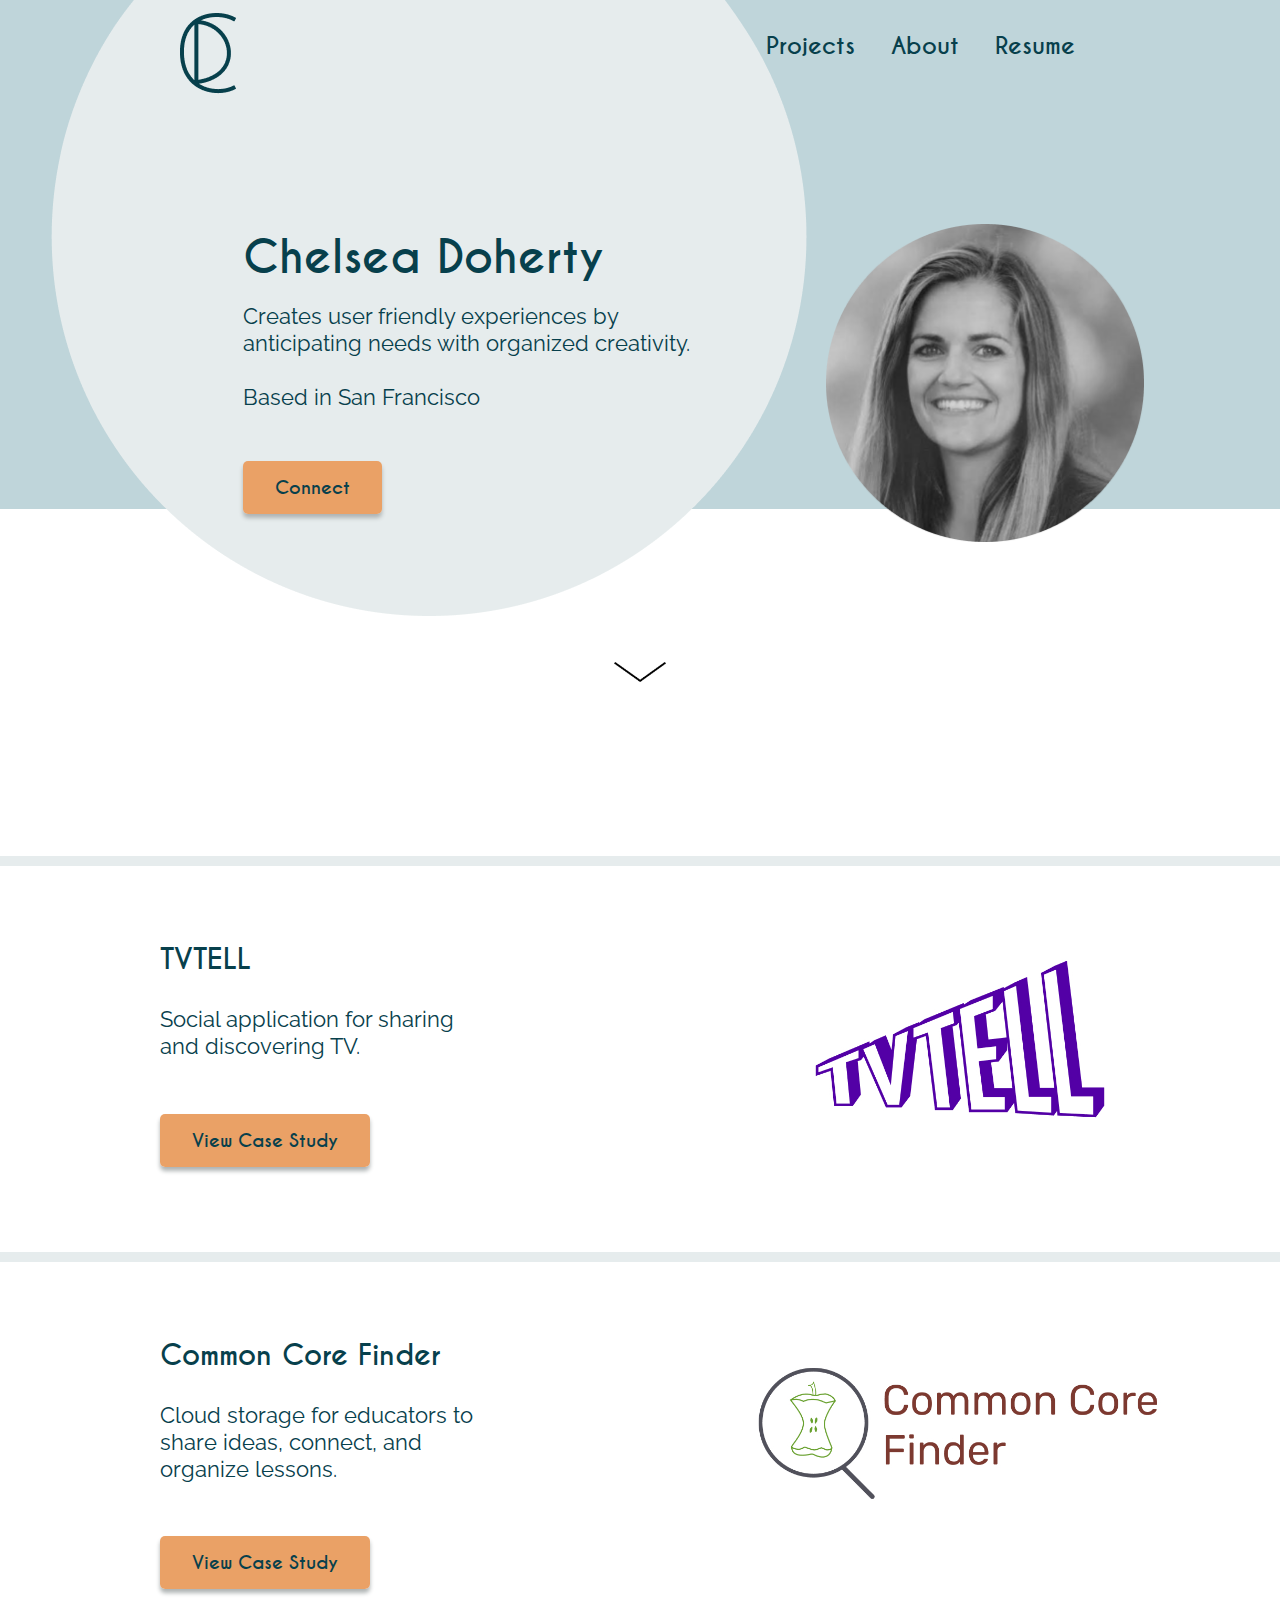
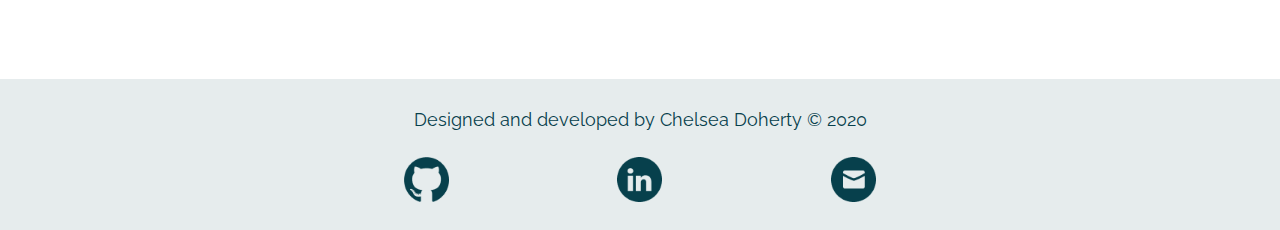
==== index.html @ 4ba9652f "header" ====
<!DOCTYPE html>
<html  lang="en">
  <head>
    <meta charset="utf-8">
    <meta name="viewport" content="width=device-width, initial-scale=1.0">
    <title>Portfolio | Chelsea Doherty</title>
    <link rel="stylesheet" href="css/reset.css">
    <link rel="stylesheet" href="css/style.css">
    <link href="https://fonts.googleapis.com/css2?family=Raleway:wght@400;700&display=swap" rel="stylesheet">
    <!--FAVICON-->
      <link rel="shortcut icon" type="image/x-icon" href="favicon.ico">
  </head>
  <body>
    <div class="container">

      <!--- NAV BAR -->

      <div class="header-homepage">
        <header class="landinglogo">
          <a href="index.html"><img src="img/cdlogo.png" class="cdlogo" alt="CD logo"></a>
          <!--<a href="index.html"><img src="img/landinglogo.png" class="logotxt"></a>-->
        </header>
        <header class="navigationbar">
          <nav>
          <nav class="navbar">
            <!---<a class="navbar" href="contact.html">Contact</a>-->
            <a class="navbar" href="#projects">Projects</a>
            <a class="navbar" href="about.html">About</a>
            <a class="navbar" href="cdresume.pdf" target="_blank">Resume</a>
          </nav>
        </nav>
        </header>
      </div>

        <!--- hero unit  -->
        <div>
        <figure class="herorightipad">
          <img class="headshotipad" src="img/headshot.png" alt="CD headshot">
        </figure>
      </div>
        <h1 class="mobilename">Chelsea Doherty</h1>
        <div class="hero">

          <header class="heroleft">
            <h1 class="hseven">Chelsea Doherty</h1>
            <h3 class="h3home">Creates user friendly experiences by anticipating needs with organized creativity.<br><br>Based in San Francisco</h3>
            <a class="button-connect" href="mailto:dohertycarr@gmail.com" title="Contact Chelsea" target="_blank">Connect</a>
          </header>


          <figure class="heroright">
            <img class="headshot" src="img/headshot.png" alt="Chelsea's headshot">
          </figure>
        </div>

        <figure class="down">
          <a href="#projects"><img class="down" src="img/down.png" alt="arrow pointing down"></a>
        </figure>

        <!--- TVTELL project -->

      <div class= "capstoneproject">
        <section class="capstone">
          <hr class="projectline">
          <div class="spacer2">
          </div>

          <img class="logomobile" src="img/tvtelllogomobile.jpg" alt="TVTELL logo">

            <a id="projects"></a>

          <h2>TVTELL</h2>
          <h3 class= "homedescription">Social application for sharing and discovering TV.</h3>
          <div class="spacer2">
          </div>
          <a class="button" href="tvtell.html" title="TVTELL Case Study">View Case Study</a>
        </section>
        <figure class="capimage">
          <hr class="projectlineimg">
          <img class="ccfpreview" src="img/tvtelllogo.jpg" alt="TVTELL logo">
        </figure>
      </div>


      <!--- commoncore project -->
      <div class= "commoncoreproject">
        <section class="commoncore">
          <hr class="projectline">
          <div class="spacer2">
          </div>

          <img class="logomobile" src="img/ccflogomobile.jpg" alt="common core finder logo">
            <h2> Common Core Finder</h2>
            <h3 class= "homedescription">Cloud storage for educators to share ideas, connect, and organize lessons.</h3>
            <div class="spacer2">
            </div>
            <a class="button" href="project.html" title="CCF Case Study">View Case Study</a>
        </section>

          <figure class="ccfimage">
          <hr class="projectlineimg">
            <img class="ccfpreview" src="img/ccflogo.jpg" alt="common core finder logo">
        </figure>
      </div>
        <hr class="projectlinebottom1">


      <!--- footer -->
      <footer>
        <p class="footertext">Designed and developed by Chelsea Doherty © 2020</p>
        <ul class="socialicon">
          <li class="social"><a href="https://github.com/chels62789" title="Chelsea's Github Page" target="_blank"><img class="git"  alt="git logo" src="img/github.png"></a>
          <li class="social"><a href="https://www.linkedin.com/in/chelseamaried/" title="Chelsea's Linkedin Page" target="_blank"><img class="linkedin"  alt="linkedin logo" src="img/linkedin.png"></a>
          <li class="social"><a href="mailto:dohertycarr@gmail.com" title="Chelsea's Email" target="_blank"><img class="mail"  alt="email icon" src="img/mail.png"></a>
        </ul>
      </footer>



    </div>

        <!-- Global site tag (gtag.js) - Google Analytics -->
    <script async src="https://www.googletagmanager.com/gtag/js?id=UA-168282240-1"></script>
    <script>
    window.dataLayer = window.dataLayer || [];
    function gtag(){dataLayer.push(arguments);}
    gtag('js', new Date());

    gtag('config', 'UA-168282240-1');
    </script>
        <!-- End Google Analytics -->
  </body>
</html>
---- css/style.css ----
*, *:before, *:after {
  box-sizing: border-box;
}


@font-face {
    font-family: 'caviar_dreamsregular';
    src: url('../caviardreams/caviardreams-webfont.woff2') format('woff2'),
         url('../caviardreams/caviardreams-webfont.woff') format('woff');
    font-weight: normal;
    font-style: normal;
  }

@font-face {
    font-family: 'caviar_dreamsbold';
    src: url('../caviardreams/caviardreams_bold-webfont.woff2') format('woff2'),
         url('../caviardreams/caviardreams_bold-webfont.woff') format('woff');
    font-weight: normal;
    font-style: normal;
  }

@font-face {
    font-family: 'social_media_circledregular';
    src: url('../socialmedia/socialmedia-webfont.woff2') format('woff2'),
         url('../socialmedia/socialmedia-webfont.woff') format('woff');
    font-weight: normal;
    font-style: normal;
}


html {
  font-family: 'Raleway', sans-serif;
  font-size: 1vh;
  box-sizing: border-box;
  scroll-behavior: smooth;

}

body {
 background-color: white;
 font-family: 'Raleway', sans-serif;
}


.container {
  background-image: url("../img/heroshapes.png");
  background-size: 1440px;
  background-repeat: no-repeat;
  font-family: 'Raleway';
  height: 100vh;
  margin: 0 auto;
  max-width: 1440px;
}


.container2{
  /*background-image: url("../img/backgroundabout.png");
  background-repeat: no-repeat;
  /*background-position: 6.5% 0%;*/
  font-family: 'Raleway';
  height: 100vh;
  margin: 0 auto;
  max-width: 1440px;
}


/* NAVBAR (CD logo, name, navigation bar)*/

.mobilename{
  display: none;
}

.header-homepage{
  /*background-image: url("../img/heroshapes.png");*/
  background-repeat: no-repeat;
  background-size: cover;
  display: flex;
  max-width: 1440px;
}


.header-other{
  background-repeat: no-repeat;
  background-size: cover;/*100% 70.1rem;*/
  display: flex;
  width: 100%;
  /*background-image: url("../img/heroshapes.png");*/
  /*background-position: 15% 0%;*/
}

.cdlogo{
  padding-right: 2%;
}

.landinglogo {
  flex: 1;
  padding-left: 14%;
  padding-top: 1%;
  text-decoration: none;
}

.navigationbar {
  flex: 1;
  margin-left: 0 auto;
  margin-right: 0 auto;
}

.navbar{
  float: left;
  top: 0;
  text-decoration: none;
}

.navbar {
  color: #07404C;
  font-family: 'caviar_dreamsbold';
  font-size: 2.5vh;
}

.navbar:hover{
  color: #000000;
  text-decoration: underline;
}

.navbar {
  padding: 2rem;
}

/**********************HERO************************/
/* HERO HOMEPAGE*/
.hero{
  color: #07404C;
  display: flex;
  width: 100%;
}

.heroleft {
  flex: 1;
  margin-left:19%;
  margin-top: 7%;
}

.heroright{
  flex: 1;
  margin-left: 10%;
  margin-top: 10%;
}

.herorightipad{
  display: none;
}

img.headshot {
  padding-top: 0%;
  width: 70%;
}

/*HERO ABOUT*/
.hero-about{
  color: #07404C; /*dark green*/
  display: flex;
  margin-top: 5%;
}

.heroleft-about{
  flex: 1;
  padding-left: 14%;
}

.heroright-about{
  flex: 1;
}

img.headshot-about{
  margin-left: 0%;
  margin-top: 5%;
  width:30%;
}

/*HERO PROJECT*/


.logomobile{
  width: 0%;
}

.project-right-mobile{
  display: none;
}
.project-hero{
  color: #07404C; /*dark green*/
  display:flex;
  margin-top: 0%;
}

.ccf-title{
  padding-bottom: 5%;
}

.project-left{
  flex:1.2;
  padding-left: 5%;
}

.project-right{
  flex:1;

  width: 100%;
}

.ccfdesktop{
  padding-top: 10%;
  width: 90%;
}

/* DEFAULT STYLES*/

.twolist{
  flex: 1;
  font-family: 'Raleway';
  font-size: 2rem;
  line-height: 3rem;
  margin-bottom: 5%;
  padding-bottom: 0%;
  width: 36rem;
}

.threelist{
  background-image: url("../img/crmcircle.png");
  background-repeat: no-repeat;
  background-size: contain;
  flex: 1;
  font-family: 'Raleway';
  font-size: 2rem;
  line-height: 4rem;
  margin-bottom: 5%;
  padding-bottom: 0%;
  padding-right: 5%;
  width: 20rem;
}

p{
  font-family: 'Raleway';
  font-size: 2rem;
  line-height: 4rem;
  margin-bottom: 2%;
  margin-left: auto;
  margin-right: auto;
  padding-bottom: 0%;
  padding-left: 25%;
  padding-right: 25%;
}

h1 {
  font-family: 'caviar_dreamsbold';
  font-size: 3.9rem;
  font-style: bold;
  padding-bottom: 2%;
  padding-top: 20%;
  margin-left: 25%;
}

h2 {
  font-size: 3.125rem;
  font-family: 'caviar_dreamsbold';
  padding-bottom: 2%;
  padding-top: 2%;
  margin-left: 25%;
}

h3 {
  font-family: 'Raleway', sans-serif;
  font-weight: normal;
  font-size: 2.4rem;
  line-height: 3rem;
  padding-bottom: 2rem;
  padding-top: 3%;
}

h4{
  font-size: 2.4rem;
  font-weight: bolder;
}

h5{
  font-family: 'Raleway';
  font-size: 1.6rem;
  line-height: 3rem;
}

h6{
  font-size: 2rem;
  line-height: 3rem;
}

.hseven{
  font-family: 'caviar_dreamsbold';
  line-height: 6rem;
  font-size: 5rem;
  margin-left: 0;
  padding-top: 10%;
}



.h3home{
  display: block;
  font-size: 2.4rem;
  padding-bottom: 15%;
  padding-top: 2%;

}


.button{
  background-color: #EAA166;
  border: none;
  border-radius: 5px;
  box-shadow: 0px 4px 4px #AFB4B4;
  color: #07404C;
  font-family: 'caviar_dreamsbold';
  font-size: 2rem;
  margin-bottom: 10%;
  margin-left: 25%;
  margin-top: 25%;
  padding: 15px 32px;
  text-align: center;
  text-decoration: none;
}

.casestudy-connect{
  background-color: #EAA166;
  border: none;
  border-radius: 5px;
  box-shadow: 0px 4px 4px #AFB4B4;
  color: #07404C;
  font-family: 'caviar_dreamsbold';
  font-size: 2rem;
  margin-bottom: 10%;
  margin-left: 25%;
  margin-top: 25%;
  padding: 15px 32px;
  text-align: center;
  text-decoration: none;
}



 .email{
   text-decoration: none;
 }

.button-connect{
  background-color: #EAA166;
  border: none;
  border-radius: 5px;
  box-shadow: 0px 4px 4px #AFB4B4;
  color: #07404C;
  font-family: 'caviar_dreamsbold';
  font-size: 2rem;
  margin-bottom: 10rem;
  padding: 15px 32px;
  text-decoration: none;
  text-align: center;
}

.button:hover{
    color: none;
     background: #EAC6A8;
}

.button-connect:hover{
  color: none;
   background: #EAC6A8;
}

.buttoncasestudy:hover{
  color: none;
   background: #EAC6A8;
}

.spacer{
  height: 5%;
}

.spacer2{
  height: 15%;
}


/*************************** HOMEPAGE*************************/

/* CAPSTONE PROJECT*/

hr{
border: 5px solid #E6ECED;
height: 5px;
stroke: none;

}

.projectlineimg{
background-color: #E6ECED;
height: 5px;
}

.projectlinebottom1{
background-color: #E6ECED;
height: 5px;
margin-top: 75px;
margin-bottom: 0;
}

.capstoneproject {
  color: #07404C;
  display: flex;
  margin-bottom: 3%;
  margin-top: 5%;
  width: 100%;
}

.capstone{
  /*background-color: #FDEACE;*/
  flex: 1;

}

.capimage{
  flex: 1;
}


.homedescription {
  margin-left: auto;
  margin-right: auto;
  padding-left: 25%;
  padding-right: 25%;
}

img.tvpreview{
  width:50%;
}

/* COMMONCORE PROJECT*/
.commoncoreproject{
  color: #07404C;
  display:flex;

}

.commoncore{
  /*background-color: #BFD5DA;*/
  flex: 1;

}

.ccfimage{
  flex: 1;
  width: 100%;
}


img.ccfpreview{
  width: 100%;
}



/*************************** ABOUT*************************/

.abouttext{
  padding-bottom: 12%;
}

.lastp{
  margin-bottom: 6%;
}



/*************************** COMMON CORE FINDER *************************/

.tvtellhero2{
  width: 50%;
  margin-top: 3%;
}

/**** PROJECT INTRO ****/
.introduction{
  padding-bottom: 5%;
  padding-top: 3%;
}


/**** DELIVERABLES ****/
.deliv-description{
  background-color: #F2F1F1;
  display: flex;
  padding-bottom: 3%;
  padding-top: 3%;
}

.role{
  margin-left: 25%;
  width: 30rem;
}

.tools{
  width: 30rem;
}

.deliverables{
  width: 30rem;
}

.deliv{
  font-size: 3.125rem;
  line-height: 4rem;
}

.delivs{
  font-size: 1.6rem;
  line-height: 3rem;
  list-style-type: none;
}

/**** DISCOVERY AND RESAERCH ****/

.casestudysection{
  background-color: #FDEACE;
  font-family: 'caviar_dreamsregular';
  margin-left: 0;
  margin-top: 5%;
  margin-bottom: 2%;
  margin-right: 45%;
  padding-left: 25%;
  padding-top: 2%;
  font-size: 3.9rem;
}

.onesixbold{
  font-size: 2rem;
  font-weight: bolder;
  line-height: 4rem;
  margin-left: 25%;

}

.most{
  display: flex;
  margin-left: auto;
  margin-right: auto;
  padding-left: 25%;
  padding-right: 25%;
}

.mostleft{


}

.mostright{
padding-left: 4%;
}

.percent{
  display: flex;
  padding-bottom: 5%;
  padding-top: 5%;
  margin-left: auto;
  margin-right: auto;
  font-size: 2rem;
  padding-left: 25%;
  padding-right: 25%;
  line-height: 4rem;
}

.eight{
  background-image: url("../img/crmcircle.png");
  background-repeat: no-repeat;
  margin-right: 5%;
}

.sixtysix{
  background-image: url("../img/bluecircle.png");
  background-repeat: no-repeat;
  margin-right: 5%;
}

.eightythree{
  background-image: url("../img/crmcircle.png");
  background-repeat: no-repeat;

}


.squaretext{
  background-color: #F2F1F1;
  font-family: 'Raleway';
  font-size: 2rem;
  line-height: 4rem;
  margin-left: 25%;
  margin-bottom: 5%;
  padding: 5% 5% 5% 5%;
  width: 50%;
}

.squaretextblue{
  background-color: #BFD5DA;
  font-family: 'Raleway';
  font-size: 2rem;
  line-height: 4rem;
  margin-bottom: 5%;
  margin-left: 25%;
  padding: 5% 5% 5% 5%;
  width: 50%;
}

/***** The Competition ******/


.competition{
  font-size: 1.6rem;
  display: flex;
  margin-left: auto;
  margin-right: auto;
  margin-top: 2%;
  margin-bottom: 5%;
  text-align: left;
  width: 100%;
  padding-left: 25%;
  padding-right: 25%;
}


.comps{
  font-size: 2rem;
  font-family: 'Raleway';
  line-height: 3rem;
  margin-top: 5%;
  margin-bottom: 5%;
}


b.comps{
  text-align: left;
  font-size: 2rem;
  line-height: 3rem;
  font-weight: bolder;
}

.pinterest{
  flex: 1;
  padding-right: 10%;
}

.pinimg{
  margin-bottom: 10%;
}

.googlec{
  flex:1;
  padding-right: 10%;
}

.tpayt{
  flex:1;
}

/***** USER PERSONAS ******/


.personas{
  display: flex;
  margin-left: 25%;
  margin-bottom: 5%;
  margin-top: 1%;
}

.personaimg{
  padding-bottom: 10%;
}

.alana{
padding-left: 20rem;
}

.personatxt{
  font-family: 'Raleway';
  font-size: 2rem;
  line-height: 3rem;
}

.buttoncasestudy{
  background-color: #EAA166;
  border: none;
  box-shadow: 0px 4px 4px #AFB4B4;
  border-radius: 5px;
  color: #07404C;
  font-family: 'caviar_dreamsbold';
  font-size: 2rem;
  margin: 25% 0% 25% 25%;
  padding: 15px 32px;
  text-align: center;
  text-decoration: none;
}


.audience{
  width: 30rem;
  padding-top: 3%;
  padding-bottom: 3%;
  padding-left: 3%;
  margin-left: 25%;
  background-color: #BFD5DA; /*blue*/
}

.priorities{
  background-color: #FDEACE; /*cream*/
  margin-left:35%;
  margin-bottom: 5%;
  padding-top: 5%;
  padding-bottom: 5%;
  padding-left: 7%;
  width: 50rem;
}

/*
li{
  font-size: 2rem;
  line-height: 3rem;
  width: 72rem;
}
*/

/****** USER FLOWS *****/

.userflows{
  margin-left: 25%;
  padding-bottom: 5%;
}


.ufsketch{
  padding-bottom: 5%;
  width: 75%;
}

.ufvector{
  padding-bottom: 5%;
  margin-left: auto;
  margin-right: auto;
  width: 75%;
}

.tvufvector{
  text-align: center;
  padding-bottom: 5%;
  margin-left: 10%;
  width: 50%;
}



/****** WIREFRAMES ************/

.wireframes{
  display: inline;
  margin-left: 16rem;
  padding-bottom: 5%;
  width: 80rem;
}

.wireframesketch{
  display: block;
  margin-left: auto;
  margin-right: auto;
  width: 50%;
}

.wireframevector{
  display: block;
  margin-left: auto;
  margin-right: auto;
  margin-bottom: 5%;
  width: 50%;
}

.whatchange{
  margin-left: 25%;
}

.addmargin{
  margin-left: 25%;
}




/***************** VISUAL DESIGN ********************/

.threetimes{
  display: block;
  width: 50%;
  margin-left: auto;
  margin-right: auto;
  margin-top: 5%;
}

.centerimg{
  display: block;
  margin-left: auto;
  margin-right: auto;
  margin-top: 5%;
}

.tvcenterimg{
  display: block;
  margin-left: auto;
  margin-right: auto;
  margin-top: 5%;
  width:50%;
  padding-bottom: 5%;
}

.tvcenterimg2{
  display: block;
  margin-left: auto;
  margin-right: auto;
  margin-top: 5%;
  width:100%;
  padding-bottom: 5%;
}

.tvcenterimg3{
  display: block;
  margin-left: auto;
  margin-right: auto;
  margin-top: 5%;
  width:50%;
  padding-bottom: 5%;
}

.tvbranding{
  width:25%;
}

.centerimgsmaller{
  display: block;
  margin-left: auto;
  margin-right: auto;
  margin-top: 5%;
  margin-bottom:5%;
}

.usertest{
  margin-top: 500px;
}

.update{
  margin-left: 25%;
  padding-top: 5%;
  padding-bottom: 5%;

}

/*
ul{
  font-size: 2rem;
  font-weight: bold;
  line-height: 3rem;
}

*/

.brainstormname{
  background-color: #BFD5DA;
  display: flex;
  list-style: none;
  margin-left: 25%;
  margin-bottom: 5%;
  padding: 5%;
  width: 50%;
}

.keyword{
  width: 40rem;
}

.names{
  width: 25rem;
}


/* CONCLUSION */

.conclusiontxt{
  padding-top: 3%;
  padding-bottom: 3%;
}

.back{
  text-align: center;
  font-family: 'caviar_dreamsregular';
  font-size: 20rem;
  padding-bottom: 5%;
}

.down{
  color: #07404C;
  text-align: center;
  font-family: 'caviar_dreamsbold';
  font-size: 20rem;
  margin-left: auto;
  margin-right: auto;
  padding-bottom: 5%;
  width: 20%;
}


img.backtotop{
  width: 10rem;
  height: 10rem;
}



/***************************  FOOTER ***************************************/


footer{
  background-color: #E6ECED;
  color: #07404C;
  display: inline-block;
  width: 100%;
}


.footertext{
  flex: 1;
  margin-top: 1%;
  margin-bottom: 1%;
  font-size: 2rem;
  text-align: center;
}


.socialicon{
  display: flex;
  padding-left: 25%;
  padding-right: 25%;
  margin-bottom: 1%;
}

.social{
  margin: 0 auto;
  padding-top: 1%;
  padding-bottom: 2%;

}


/* SOCIAL ICONS*/

img.mail{
  height: auto;
  width: 5rem;
}

img.git{
  height: auto;
  width: 5rem;
}

img.linkedin{
  height: auto;
  width: 5rem;
}

img.insta{
  height: auto;
  width: 5rem;
}



/*************************** MEDIA QUERIES *************************/

/****************************IPAD LANDSCAPE**************************/
@media screen and (max-width: 1115px) {

  .container{
    background-size: 1115px;
  }


  .navbar{
    padding-right: 1rem;
    padding-left: 0;

  }

.logotxt{
  padding: 2%;
  width: 80%;
}

  .landinglogo{
    display: flex;
    margin: 1%;
    padding-left: 10%;
    margin-right: 0;
  }

.hseven{
  display:none;
}

.down{
  width: 25%;
}

.most{
  display: block
}

.priorities{
  margin-left: 20%;
}

}


/****************************IPAD PORTRAIT****************************/
@media screen and (max-width: 990px) {


  img.headshot {
  display: block;
  width: 25%;
  }

  .herorightipad{
    display: flex;
      background-color: #BFD5DA;
  }

  .heroright{
    display: none;
  }

  .heroleft{
    background-color: none;
  }

  .headshotipad{
    padding-left: 10%;
    padding-top: 5%;
    width: 35%;
    height: 25%;

  }

  .down{
    font-size: 10rem;
  }

.container{
  width: 100%;
  background-image: none;
  margin: 0 auto;
}

.container2{
  width: 100%;
  background-image: none;
  margin: 0 auto;
}

h1{
  margin-left: 10%;
}

h2{
  margin-left: 10%;
  padding-top: 10%;
}

p{
  padding-left: 10%;
  padding-right: 10%;
  padding-bottom: 5%;
}

.button{
  margin-top: 10%;
  margin-left: 10%;
  margin-right: auto;
  margin-bottom: 50px;
}



.button-connect{
  margin-left: auto;
  margin-right: auto;
}




.logotxt{
  height: 85%;
  width: 80%;
  display:none;

}

.landinglogo{
  flex:.5;
  padding-left: 2%;
  padding-bottom: 1%;
}

.cdlogo {
 margin-left: none;
 padding-left: none;
 margin-bottom: 0;
 margin-bottom: 0;

}

.header-homepage{
  padding: 0;
  margin: 0;
}

.header-other{
  padding-top: 1%;
  margin-bottom: 1%;

}

.navbar {
  display: flex;
  margin-top: 2%;
  margin-bottom: 0;
  padding-right: 0;
  margin-left: 10%;
}

.mobilename{
  background-color:#BFD5DA;
  display: block;
  font-size: 4rem;
  font-family: 'caviar_dreamsbold';
  margin-right: auto;
  margin-left: auto;
  color: #07404C;
  padding-top: 5%;
  padding-left: 10%;
  padding-right: 10%;

}

.heroleft{
  background-color:#BFD5DA;
  margin-left: auto;
  margin-right: auto;
  height:375px;
  margin-top: 0;
  padding-top: 5%;
  padding-left: 10%;
  padding-right: 10%;
  text-decoration: none;
}

.hero{
  padding-left: 0;
  display:block;
}

.mobilelanding{
  background-color: #BFD5DA;
}

.h3home{
  background-color: #BFD5DA;
  display: block;
  margin-left: 0;
  margin-top: 2%;
  padding-bottom: 10%;
}

.logomobile{
  width: 45%;
  padding-left: 5%;
}

.capimage{
  display:none;
}

.ccfimage{
  display: none;
}

.projectline{
  margin-top: 15%;
}
.capstone{
  flex:none;
  height: 450px;
  margin-bottom: 0;
}

.capstoneproject{
  display:block;
  margin-top: 50px;
  margin-left: 0;
  padding-bottom: 0;
}

.projectlinebottom{
  display: none;
}

.projectlineimg{
  display: none;
}

.homedescription{
  padding-left: 10%;
  padding-right: 10%;

}

.commoncoreproject{
  display:block;
  margin-top: 50px;
  padding-bottom: 0;
}

.commoncore{
  height:550px;
}

.hero{
  display:block;

}

.hero-about{
  padding-bottom: 10%;
  background-color:#BFD5DA;
  margin-bottom: 10%;
  margin-top: 0;
  padding-top: 5%;
}

.heroleft-about{
  padding-left:0;
  margin-top: auto;
  margin-bottom: auto;

}
img.headshot-about{
  width:60%;
}

.ccfpreview{

}

.spacer2{

}

/*****************************CASESTUDY IPAD (PORTRAIT max 990)*****************************/



.centerimg{
  width: 100%;
  margin-left: 0;
  margin-right: 0;
}

.centerimgsmaller{
  width: 60%;
  margin-left: 20%;
}

.project-hero{
  background-color: #BFD5DA;
  display: block;
  width: 100%;
  height: 105%;
  margin-top: 0px;
}

.ccfdesktop{
  width: 50%;
  padding-bottom: 5%;
  padding-top: 5%;
}

.project-right-mobile{
  display: inline;
  margin-left: 25%;
  margin-top: 3%;
  width: 100%;
}
.project-right{
  display: none;
}

.tvtellhero2{
  width: 25%;
  margin-left: 10%;
}

.ccf-title{
  padding-top: 0;
}
.introduction{
  padding-top: 10%;
}

h2{
  padding-top: 5%;
}


.role{
  margin-left: 15%;
}
.deliverables{
  margin-right: 5%;
}

.deliv-description{
  margin-left: 0 auto;
  margin-right: 0 auto;
}

.tools{
  margin-left: 5%;
}

.casestudysection{
  margin-right: auto;
  margin-left: auto;
  padding-left: 10%;
  margin-top: 10%;
}

.onesixbold{
  margin-left: auto;
  margin-right: auto;
  width: 80%;
}

.most{
  display:block;
  padding-left: 10%;
  padding-right: 10%;
}

.mostright{
  padding-left: 0;
}

.percent{
  display:flex;
  width: 100%;
  padding-left: 10%;
  padding-right: 10%;
}

.eight{
  background-size: contain;
  flex: 1;
}

.sixtysix{
  background-size: contain;
  flex: 1;
}

.eightythree{
  background-size: contain;
  flex: 1;
}

.squaretext{
  width:80%;
  margin-left: auto;
  margin-right: auto;
}

.competition{
  text-align: left;
  padding-top: 5%;
  padding-left: 0;
  padding-right: 0;
  width:80%;

}

.pinterest{
  padding-bottom: 10%;
}

.googlec{
  padding-bottom: 10%;
  line-height: 3rem;
}

.squaretextblue{
  width: 80%;
  margin-left: auto;
  margin-right: auto;
  margin-bottom: 10%;
}

.personas{
  width: 60%;
  margin-left:20%;

}

.courtney{
  padding-top: 10%;
}

.alana{
  padding-left: 20%;
  padding-top: 10%;
  padding-bottom: 10%;
}
h6{
  line-height: 3rem;
  width: 80%;
}

b{
  font-size: 1.6rem;
  font-weight: bolder;
  line-height: 3rem;

}
.comps{
  font-size: 2rem;
  line-height: 3rem;
}
.buttoncasestudy{
  margin-left: 10%;
}

.audience{
  margin-left: auto;
  margin-right: auto;
  padding-left: 15%;
  width: 80%;
}

.priorities{
  margin-left: auto;
  margin-right: auto;
  padding-left: 15%;
  width:80%
}

.userflows{
  padding-top: 5%;
  margin-left: 0;
}

.ufsketch{
  width: 100%;
}

.ufvector{
  width: 25%;
}

.whatchange{
  margin-left: auto;
  margin-right: auto;
  padding-left: 10%;
  padding-top: 10%;
}

.brainstormname{
  margin-left: auto;
  margin-right: auto;
  width: 80%;
}

.addmargin{
 padding-left: 0;
 margin-left: 10%;
}

.heroleft-about{
  padding-left: 30%;
}

.threetimes{
  width: 80%;
}

.update{
  margin-left: 10%;
  margin-bottom: 10%;
}

.casestudy-connect{
  margin-left: 10%;
}

h6{
  margin-left: 10%;
}

/*FOOTERIPAD*/



.footer{
  background-color: #E6ECED;
}

.footertext{
  padding-bottom: 0;
  padding-top: 1%;
  font-size: 2rem;

}

.socialicon{
  padding-top: 2%;
  padding-left: 10%;
  padding-right: 10%;
  padding-bottom: 2%;
}

}

/*****************************MOBILE*****************************/
@media screen and (max-width: 575px) {

  img.headshot {
    display: none;
  }

.container{
  width: 100%;
  background-image: none;
  margin: 0 auto;
}

.container2{
  width: 100%;
  background-image: none;
  margin: 0 auto;
}

h1{
  padding-top: 10%;
  margin-left: 10%;
}

h2{
  margin-left: 10%;
  padding-top: 10%;
}

p{
  padding-left: 10%;
  padding-right: 10%;
  padding-bottom: 10%;
}

h6{
  font-size: 2rem;
}

.button{
  margin-top: 10%;
  margin-left: 10%;
  margin-right: auto;
}

.button-connect{
  margin-bottom: 10%;
  margin-left: auto;
  margin-right: auto;
}


.logotxt{
  height: 85%;
  width: 80%;
  display:none;

}

.landinglogo{
  flex:.3;
  padding-left: 2%;
}

.cdlogo {
 margin-left: none;
 padding-left: none;

}

.header-homepage{
  padding: 0;
  margin: 0;
}


.navigationbar{
  width: 50%;
}

.navbar {
  display: flex;
  padding-top: 2rem;
  padding-bottom: 2rem;
  padding-right: 0;
  margin-left: 15%;
  font-size: 2rem;

}

.mobilename{
  background-color:#BFD5DA;
  display: block;
  font-size: 4rem;
  font-family: 'caviar_dreamsbold';
  margin-right: auto;
  margin-left: auto;
  color: #07404C;
  padding-top: 10%;
  padding-left: 10%;
  padding-right: 10%;

}

.heroleft{
  background-color:#BFD5DA;
  margin-left: auto;
  margin-right: auto;
  height:300px;
  margin-top: auto;
  margin-bottom: auto;
  padding-top: 5%;
  padding-left: 10%;
  padding-right: 10%;
  text-decoration: none;
}

.hero{
  padding-left: 0;
  display:block;
}

.mobilelanding{
  background-color: #BFD5DA;
}

.down{
  font-size: 5rem;
}

.h3home{
  background-color: #BFD5DA;
  display: block;
  margin-left: 0;
  margin-top: 2%;
}

.logomobile{
  width: 100%;
}

.ccfpreview{
  display: none;
}

.capstone{
  flex:none;
  height: 350px;
  margin-bottom: 15rem;
}

.capstoneproject{
  display:block;
  margin-left: 0;
  padding-bottom: 0;
}

.homedescription{
  padding-left: 10%;
  padding-right: 10%;

}

.commoncoreproject{
  display:block;
  padding-bottom: 5rem;
}

.commoncore{
  height:375px;
}

.hero{
  display:block;

}

.hero-about{
  padding-bottom: 10%;
  background-color:#BFD5DA;
  margin-bottom: 10%;
  margin-top: 0;
  padding-top: 5%;
  display: block;
}

.heroleft-about{
  padding-left:0%;
  margin-top: auto;
  margin-bottom: auto;
}

.heroright-about{
  margin-left: 35%;

}

img.headshot-about{
  display:none;
  /*text-align: center;
  margin-left: auto;
  margin-right: auto;*/
}

.ccfpreview{

}

.spacer2{

}

/*****************************MOBILE CASE STUDY CASESTUDY MOBILE*****************************/
.centerimg{
  width: 100%;
  margin-left: 0;
  margin-right: 0;
}


.tvcenterimg2{
  display: block;
  padding-left: 10px;
  padding-right: 10px;
  margin-left: 10px;
  margin-right: auto;
  margin-top: 5%;
  width:100%;
  padding-bottom: 5%;
}

.tvcenterimg{
  width: 100%;
}

.tvcenterimg3{
  width: 100%;
  padding-left: 5px;
  padding-right: 5px;
}


.centerimgsmaller{
  width: 60%;
  margin-left: 20%;
}

.project-hero{
  background-color: #BFD5DA;
  display: block;
  width: 100%;
  height: 100%;
}

.tvtellhero2{
  margin-left: 50%;
  width:100%;
  padding-bottom: 15%;
}

.ccfdesktop{
  padding-bottom: 10%;
  width: 200%;
}

.ccf-title{
  margin-left: 0;
  margin-right: 0;
  padding-left: 10%;
  padding-right: 10%;
}

.project-right-mobile{
  display: block;
  width: 50%;
  margin-left: 0;
  margin-right: 0;
}

.project-right{
  display:none;
}

.project-left{
  padding:0;
}

.role{
  margin-left: 5%;
}
.deliverables{
  margin-right: 5%;
}

.tools{
  margin-left: 5%;
}

.casestudysection{
  margin-right: auto;
  margin-left: auto;
  padding-left: 10%;
  margin-top: 10%;
}

.onesixbold{
  margin-left: auto;
  margin-right: auto;
  width: 80%;
  font-size: 2rem;
}

.most{
  display:block;
  padding-left: 10%;
  padding-right: 10%;
}

.percent{
  display:block;
  width: 80%;
  padding:0;
}

.eight{
  margin-top: 10%;
  background-image: none;
}

.sixtysix{
  background-image: none;
}

.eightythree{
  background-image: none;

}

.threelist{
  width:100%;
  background-image: none;
}

.squaretext{
  width:80%;
  margin-left: auto;
  margin-right: auto;
}

.greybox{
  margin: 45px;
}

.competition{
  text-align: left;
  padding-top: 5%;
  padding-bottom: 5%;
  width:80%;
  display:block;
  padding-left: 0px;
  padding-right: 0px;
  margin-left: auto;
  margin-right: auto;
}

b.comps{
  font-size: 2rem;
}

.pinterest{
  padding-bottom: 10%;
  padding-right: 0px;
}

.googlec{
  padding-bottom: 10%;
  line-height: 3rem;
  padding-right: 0px;
}

.squaretextblue{
  width: 80%;
  margin-left: auto;
  margin-right: auto;
  margin-bottom: 15%;
}

.personas{
  display:block;
}

.personatxt{
  font-size: 2rem;
}

.courtney{
  padding-top: 10%;
}

.alana{
  padding-left: 0;
  padding-top: 10%;
  padding-bottom: 10%;
}
h6{
  line-height: 3rem;
  width: 80%;
}
.comps{
  font-size: 2rem;
  line-height: 3rem;
}
.buttoncasestudy{
  margin-left: 10%;
}

.audience{
  margin-left: auto;
  margin-right: auto;
  padding-left: 15%;
  width: 80%;
}

.priorities{
  margin-left: auto;
  margin-right: auto;
  padding-left: 15%;
  width:80%
}

.userflows{
  padding-top: 5%;
  margin-left: 0;
}

.ufsketch{
  width: 100%;
}

.ufvector{
  width: 100%;
}

.whatchange{
  margin-left: auto;
  margin-right: auto;
  padding-left: 10%;
  padding-top: 10%;
}

.brainstormname{
  margin-left: auto;
  margin-right: auto;
  width: 80%;
}

.threetimes{
  width: 100%;
}

/*FOOTERMOBILE*/



.footertext{
  padding-top: 1%;
  padding-bottom: 1%;
  font-size: 1.6rem;
}

.socialicon{
  padding-top: 2%;
  padding-left: 10%;
  padding-right: 10%;
  padding-bottom: 2%;
}

}


/*****************************MOBILE SMALL*****************************/
@media screen and (max-width: 375px) {

.project-hero{
  background-color: #BFD5DA;
  display: block;
  width: 100%;
  height: 90%;
}

.abouttext{
  padding-bottom: 20%;
}

.tvtellhero2{
  margin-top: 10%;
}

}
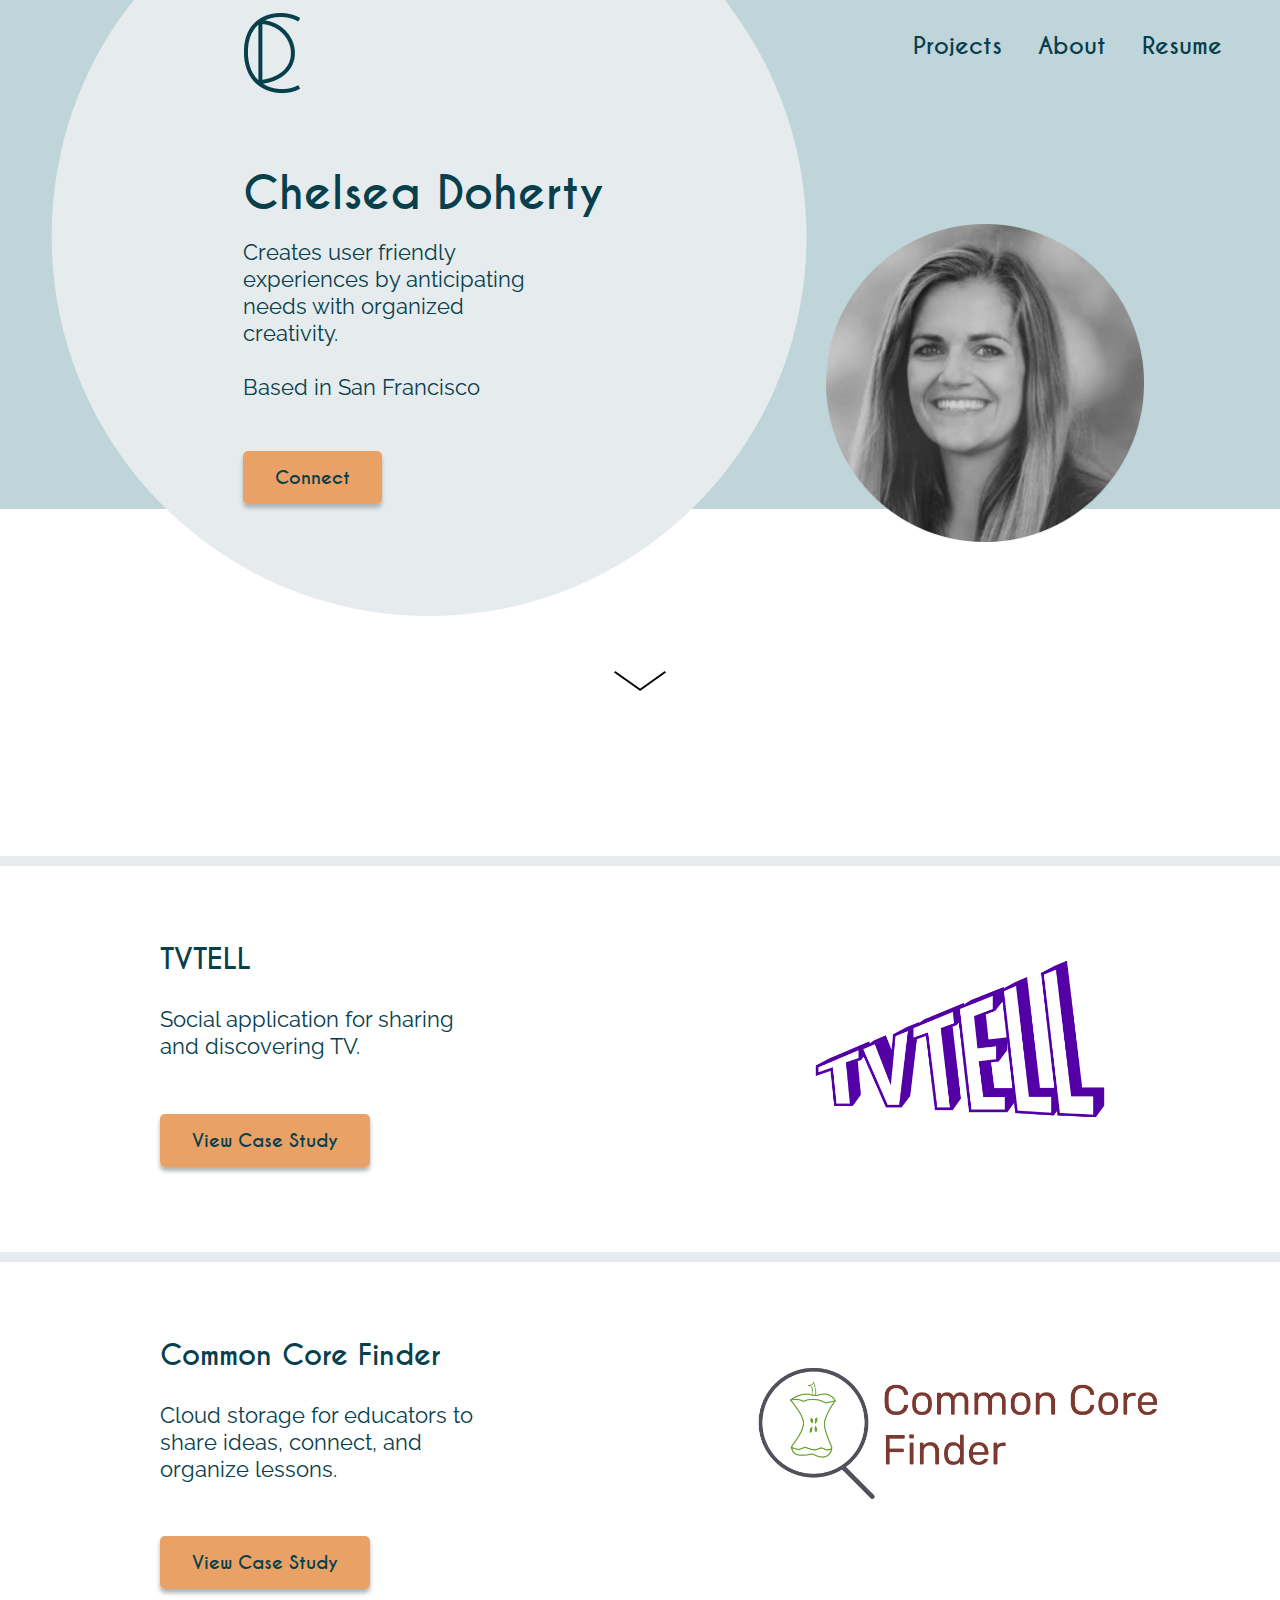
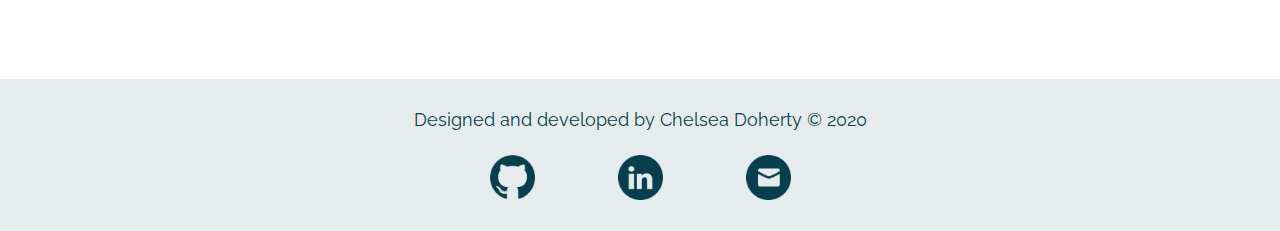
==== commit 15c7f90e: "hero test" ====
--- a/index.html
+++ b/index.html
@@ -53,7 +53,7 @@
           </figure>
         </div>
 
-        <figure class="down">
+        <figure class="down" id="bounce-1"> <!--id="bounce-1"-->
           <a href="#projects"><img class="down" src="img/down.png" alt="arrow pointing down"></a>
         </figure>
 
--- a/css/style.css
+++ b/css/style.css
@@ -94,7 +94,8 @@
 
 .landinglogo {
   flex: 1;
-  padding-left: 14%;
+  padding-left: 19%;
+  padding-right: 18%;
   padding-top: 1%;
   text-decoration: none;
 }
@@ -137,7 +138,7 @@
 .heroleft {
   flex: 1;
   margin-left:19%;
-  margin-top: 7%;
+  margin-top: 2%;
 }
 
 .heroright{
@@ -187,25 +188,68 @@
 .project-right-mobile{
   display: none;
 }
+
+.project-right-mobileccf{
+  display: none;
+}
 .project-hero{
   color: #07404C; /*dark green*/
   display:flex;
   margin-top: 0%;
 }
 
+.project-heroccf{
+  color: #07404C; /*dark green*/
+  display:flex;
+  margin-top: 0%;
+}
+
 .ccf-title{
   padding-bottom: 5%;
+  margin-top: 0%;
+  padding-top: 15%;
+}
+
+.ccf-text{
+  padding-bottom: 5%;
+  margin-top: 0%;
+
+}
+
+.tv-text{
+  padding-bottom: 5%;
+  margin-top: 0%;
+  padding-right: 0;
 }
 
 .project-left{
+  flex:1;
+  margin-top: 5%;
+  padding-left: 11%;
+}
+
+.project-leftccf{
   flex:1.2;
-  padding-left: 5%;
+  padding-left: 7%;
 }
 
 .project-right{
   flex:1;
-
-  width: 100%;
+  margin-right: 21%;
+  margin-top: 1%;
+}
+
+.tvtellhero2{
+  width: 150%;
+  padding-left: 10%;
+
+}
+
+.project-rightccf{
+  flex:1;
+  width: 100%;
+  margin-left: 0%;
+  margin-right: 1%;
 }
 
 .ccfdesktop{
@@ -218,7 +262,7 @@
 .twolist{
   flex: 1;
   font-family: 'Raleway';
-  font-size: 2rem;
+  font-size: 2.4rem;
   line-height: 3rem;
   margin-bottom: 5%;
   padding-bottom: 0%;
@@ -226,22 +270,43 @@
 }
 
 .threelist{
-  background-image: url("../img/crmcircle.png");
+  /*background-image: url("../img/crmcircle.png")
   background-repeat: no-repeat;
-  background-size: contain;
+  background-size: contain;*/
+  background-color: #FDEACE;
+  border-radius: 300px;
   flex: 1;
   font-family: 'Raleway';
   font-size: 2rem;
   line-height: 4rem;
   margin-bottom: 5%;
-  padding-bottom: 0%;
-  padding-right: 5%;
-  width: 20rem;
-}
+  padding-top: 1%;
+  padding-right: 3%;
+  padding-left: 5%;
+  padding-bottom: 5%;
+}
+
+.threelistccf{
+  /*background-image: url("../img/crmcircle.png")
+  background-repeat: no-repeat;
+  background-size: contain;*/
+  background-color: #FDEACE;
+  border-radius: 300px;
+  flex: 1;
+  font-family: 'Raleway';
+  font-size: 2rem;
+  line-height: 4rem;
+  margin-bottom: 5%;
+  padding-top: 1%;
+  padding-right: 3%;
+  padding-left: 5%;
+  padding-bottom: 5%;
+}
+
 
 p{
   font-family: 'Raleway';
-  font-size: 2rem;
+  font-size: 2.4rem;
   line-height: 4rem;
   margin-bottom: 2%;
   margin-left: auto;
@@ -277,6 +342,7 @@
   padding-top: 3%;
 }
 
+
 h4{
   font-size: 2.4rem;
   font-weight: bolder;
@@ -290,6 +356,12 @@
 
 h6{
   font-size: 2rem;
+  line-height: 3rem;
+}
+
+b{
+  font-size: 2.4rem;
+  font-weight: bolder;
   line-height: 3rem;
 }
 
@@ -306,9 +378,10 @@
 .h3home{
   display: block;
   font-size: 2.4rem;
+  line-height: 3rem;
   padding-bottom: 15%;
   padding-top: 2%;
-
+  width: 65%;
 }
 
 
@@ -365,18 +438,28 @@
 }
 
 .button:hover{
-    color: none;
-     background: #EAC6A8;
+  box-shadow: 0px 10px 10px #AFB4B4;
+  color: #04262d;
+  background: #EAC6A8;
 }
 
 .button-connect:hover{
-  color: none;
-   background: #EAC6A8;
-}
+  box-shadow: 0px 10px 10px #AFB4B4;
+  color: #04262d;
+  background: #EAC6A8;
+}
+
+.casestudy-connect:hover{
+  box-shadow: 0px 10px 10px #AFB4B4;
+  color: #04262d;
+  background: #EAC6A8;
+}
+
 
 .buttoncasestudy:hover{
-  color: none;
-   background: #EAC6A8;
+  box-shadow: 0px 10px 10px #AFB4B4;
+  color: #04262d;
+  background: #EAC6A8;
 }
 
 .spacer{
@@ -469,7 +552,7 @@
 /*************************** ABOUT*************************/
 
 .abouttext{
-  padding-bottom: 12%;
+  padding-bottom: 0;
 }
 
 .lastp{
@@ -480,15 +563,17 @@
 
 /*************************** COMMON CORE FINDER *************************/
 
-.tvtellhero2{
-  width: 50%;
-  margin-top: 3%;
-}
+
 
 /**** PROJECT INTRO ****/
 .introduction{
-  padding-bottom: 5%;
+  padding-bottom: 10%;
   padding-top: 3%;
+}
+
+.introductionccf{
+  padding-bottom: 10%;
+  padding-top: 5%;
 }
 
 
@@ -516,6 +601,7 @@
 .deliv{
   font-size: 3.125rem;
   line-height: 4rem;
+  margin-left: 0;
 }
 
 .delivs{
@@ -539,11 +625,10 @@
 }
 
 .onesixbold{
-  font-size: 2rem;
+  font-size: 2.4rem;
   font-weight: bolder;
   line-height: 4rem;
-  margin-left: 25%;
-
+  margin-left: 27%;
 }
 
 .most{
@@ -555,12 +640,20 @@
 }
 
 .mostleft{
-
-
+  font-family: 'Raleway', sans-serif;
+  font-weight: normal;
+  font-size: 2.4rem;
+  line-height: 6.5rem;
+  padding-bottom: 2rem;
 }
 
 .mostright{
-padding-left: 4%;
+  font-family: 'Raleway', sans-serif;
+  font-weight: normal;
+  font-size: 2.4rem;
+  line-height: 6.5rem;
+  padding-bottom: 2rem;
+  padding-left: 4%;
 }
 
 .percent{
@@ -570,8 +663,8 @@
   margin-left: auto;
   margin-right: auto;
   font-size: 2rem;
-  padding-left: 25%;
-  padding-right: 25%;
+  padding-left: 20%;
+  padding-right: 20%;
   line-height: 4rem;
 }
 
@@ -597,7 +690,7 @@
 .squaretext{
   background-color: #F2F1F1;
   font-family: 'Raleway';
-  font-size: 2rem;
+  font-size: 2.4rem;
   line-height: 4rem;
   margin-left: 25%;
   margin-bottom: 5%;
@@ -651,7 +744,7 @@
 
 .pinterest{
   flex: 1;
-  padding-right: 10%;
+  padding-right: 5%;
 }
 
 .pinimg{
@@ -660,12 +753,14 @@
 
 .googlec{
   flex:1;
-  padding-right: 10%;
+  padding-right: 5%;
 }
 
 .tpayt{
   flex:1;
 }
+
+
 
 /***** USER PERSONAS ******/
 
@@ -681,8 +776,14 @@
   padding-bottom: 10%;
 }
 
+.tvpersonaimg{
+  padding-top: 5%;
+  padding-bottom: 10%;
+  width: 30%;
+}
+
 .alana{
-padding-left: 20rem;
+padding-left: 10%;
 }
 
 .personatxt{
@@ -713,6 +814,7 @@
   padding-left: 3%;
   margin-left: 25%;
   background-color: #BFD5DA; /*blue*/
+  line-height: 4rem;
 }
 
 .priorities{
@@ -723,6 +825,7 @@
   padding-bottom: 5%;
   padding-left: 7%;
   width: 50rem;
+  line-height: 4rem;
 }
 
 /*
@@ -788,13 +891,21 @@
 
 .whatchange{
   margin-left: 25%;
+  margin-right: 25%;
 }
 
 .addmargin{
   margin-left: 25%;
 }
 
-
+li{
+font-family: 'Raleway', sans-serif;
+font-weight: normal;
+font-size: 2.4rem;
+line-height: 4rem;
+padding-top: 1%;
+padding-bottom: 2%;
+}
 
 
 /***************** VISUAL DESIGN ********************/
@@ -819,8 +930,10 @@
   margin-left: auto;
   margin-right: auto;
   margin-top: 5%;
-  width:50%;
+  width:100%;
   padding-bottom: 5%;
+  padding-left: 25%;
+  padding-right: 25%;
 }
 
 .tvcenterimg2{
@@ -864,31 +977,42 @@
 
 }
 
-/*
+
 ul{
-  font-size: 2rem;
-  font-weight: bold;
-  line-height: 3rem;
-}
-
-*/
-
-.brainstormname{
-  background-color: #BFD5DA;
+  list-style-type: disc;
+  margin-left: 5%;
+}
+
+
+/*.brainstormname{
   display: flex;
   list-style: none;
-  margin-left: 25%;
+
   margin-bottom: 5%;
-  padding: 5%;
+  padding-bottom: 3%;
+  padding-left: 9%;
+  padding-top: 3%;
   width: 50%;
 }
-
+*/
 .keyword{
   width: 40rem;
+  line-height: 3rem;
+  margin-left: 25%;
+  padding-top: 3%;
+  padding-left: 3%;
+  padding-bottom: 3%;
+  background-color: #FDEACE;
 }
 
 .names{
-  width: 25rem;
+  width: 35rem;
+  line-height: 3rem;
+  margin-left: 45%;
+  padding-top: 3%;
+  padding-left: 3%;
+  padding-bottom: 3%;
+  background-color: #BFD5DA;
 }
 
 
@@ -907,9 +1031,35 @@
 }
 
 .down{
-  color: #07404C;
+  color: #000000;
   text-align: center;
-  font-family: 'caviar_dreamsbold';
+  font-family: 'caviar_dreamsregular';
+  font-size: 20rem;
+  margin-left: auto;
+  margin-right: auto;
+  padding-bottom: 5%;
+  width: 20%;
+}
+
+
+#bounce-1 { animation-name: bounce-1; animation-timing-function: linear; animation-duration: 3s; animation-iteration-count: infinite; }
+@keyframes bounce-1 { 0% { transform: translateY(0); } 50% { transform: translateY(-50px); } 100% { transform: translateY(0); } }
+
+.up{
+  color: #000000;
+  text-align: center;
+  font-family: 'caviar_dreamsregular';
+  font-size: 20rem;
+  margin-left: auto;
+  margin-right: auto;
+  padding-bottom: 5%;
+  width: 20%;
+}
+
+.upproject{
+  color: #000000;
+  text-align: center;
+  font-family: 'caviar_dreamsregular';
   font-size: 20rem;
   margin-left: auto;
   margin-right: auto;
@@ -924,6 +1074,17 @@
 }
 
 
+
+.totop{
+  padding-top: 1%;
+  text-decoration:none;
+  color: #000000;
+}
+
+.totop:hover{
+  color: #07404C;
+  font-size: 2.4rem;
+}
 
 /***************************  FOOTER ***************************************/
 
@@ -933,6 +1094,7 @@
   color: #07404C;
   display: inline-block;
   width: 100%;
+  list-style-type: none;
 }
 
 
@@ -947,15 +1109,20 @@
 
 .socialicon{
   display: flex;
-  padding-left: 25%;
-  padding-right: 25%;
+  padding-left: 35%;
+  padding-right: 35%;
   margin-bottom: 1%;
+  list-style-type: none;
+  margin-left: 0;
+
 }
 
 .social{
   margin: 0 auto;
   padding-top: 1%;
   padding-bottom: 2%;
+  list-style-type: none;
+
 
 }
 
@@ -1020,6 +1187,10 @@
   width: 25%;
 }
 
+.up{
+  width: 25%;
+}
+
 .most{
   display: block
 }
@@ -1063,6 +1234,14 @@
 
   .down{
     font-size: 10rem;
+    color: #000000;
+    padding-top: 10%;
+  }
+
+  .up{
+    font-size: 10rem;
+    color: #000000;
+    padding-top: 10%;
   }
 
 .container{
@@ -1082,19 +1261,20 @@
 }
 
 h2{
-  margin-left: 10%;
+  margin-left: 20%;
   padding-top: 10%;
 }
 
 p{
-  padding-left: 10%;
-  padding-right: 10%;
+  font-size: 2.4rem;
+  padding-left: 20%;
+  padding-right: 20%;
   padding-bottom: 5%;
 }
 
 .button{
   margin-top: 10%;
-  margin-left: 10%;
+  margin-left: 20%;
   margin-right: auto;
   margin-bottom: 50px;
 }
@@ -1118,7 +1298,7 @@
 
 .landinglogo{
   flex:.5;
-  padding-left: 2%;
+  padding-left: 9%;
   padding-bottom: 1%;
 }
 
@@ -1293,18 +1473,25 @@
 
 .project-hero{
   background-color: #BFD5DA;
-  display: block;
-  width: 100%;
-  height: 105%;
+  display: flex;
+  width: 100%;
+  height: 60%;
   margin-top: 0px;
 }
+.project-heroccf{
+  background-color: #BFD5DA;
+  display: flex;
+  width: 100%;
+  height: 60%;
+  margin-top: 0px;
+}
 
 .ccfdesktop{
-  width: 50%;
+  width: 100%;
   padding-bottom: 5%;
-  padding-top: 5%;
-}
-
+  padding-top: 10%;
+}
+/*
 .project-right-mobile{
   display: inline;
   margin-left: 25%;
@@ -1313,16 +1500,51 @@
 }
 .project-right{
   display: none;
+}*/
+
+.project-left{
+  padding-top: 25%;
+  padding-left: 5%;
+}
+
+.project-right{
+  margin-left: 0;
+  margin-right: 10%;
+  margin-top: 1%;
+}
+
+.project-leftccf{
+  padding-top: 10%;
+  padding-left: 0;
+  margin-left: 0;
+}
+
+.project-rightccf{
+  margin-left: 0;
+  margin-right: 10%;
+  margin-top: 1%;
 }
 
 .tvtellhero2{
-  width: 25%;
-  margin-left: 10%;
+  width: 80%;
+  margin-left: 0%;
+  margin-bottom: 5%;
 }
 
 .ccf-title{
+  padding-left: 0;
   padding-top: 0;
-}
+  margin-left: 20%;
+}
+
+.ccf-text{
+  padding-left: 0;
+  padding-top: 0;
+  margin-left: 20%;
+  margin-bottom: 10%;
+  padding-right: 10%;
+}
+
 .introduction{
   padding-top: 10%;
 }
@@ -1333,19 +1555,26 @@
 
 
 .role{
-  margin-left: 15%;
+  padding: 1%;
+  margin-left:10%;
 }
 .deliverables{
-  margin-right: 5%;
+  padding: 0%;
+  margin-right: 10%;
 }
 
 .deliv-description{
-  margin-left: 0 auto;
-  margin-right: 0 auto;
+  margin-left: auto;
+  margin-right: auto;
+
 }
 
 .tools{
-  margin-left: 5%;
+  padding:0%;
+}
+
+.twolist{
+  margin-bottom: 1%;
 }
 
 .casestudysection{
@@ -1358,12 +1587,12 @@
 .onesixbold{
   margin-left: auto;
   margin-right: auto;
-  width: 80%;
+  width: 60%;
 }
 
 .most{
   display:block;
-  padding-left: 10%;
+  padding-left: 20%;
   padding-right: 10%;
 }
 
@@ -1394,7 +1623,7 @@
 }
 
 .squaretext{
-  width:80%;
+  width:60%;
   margin-left: auto;
   margin-right: auto;
 }
@@ -1418,7 +1647,7 @@
 }
 
 .squaretextblue{
-  width: 80%;
+  width: 60%;
   margin-left: auto;
   margin-right: auto;
   margin-bottom: 10%;
@@ -1431,45 +1660,50 @@
 }
 
 .courtney{
-  padding-top: 10%;
+  padding-top: 0%;
 }
 
 .alana{
   padding-left: 20%;
-  padding-top: 10%;
+  padding-top: 0%;
   padding-bottom: 10%;
 }
+
+
+
 h6{
   line-height: 3rem;
   width: 80%;
 }
 
 b{
-  font-size: 1.6rem;
+  font-size: 2.4rem;
   font-weight: bolder;
   line-height: 3rem;
-
-}
+}
+
 .comps{
   font-size: 2rem;
   line-height: 3rem;
 }
 .buttoncasestudy{
-  margin-left: 10%;
+  margin-left: 20%;
 }
 
 .audience{
   margin-left: auto;
   margin-right: auto;
-  padding-left: 15%;
-  width: 80%;
+  padding-left: 5%;
+  padding-top: 5%;
+  width: 35%;
 }
 
 .priorities{
   margin-left: auto;
   margin-right: auto;
-  padding-left: 15%;
-  width:80%
+  padding-left: 5%;
+  padding-right: 5%;
+  width:35%;
 }
 
 .userflows{
@@ -1482,37 +1716,422 @@
 }
 
 .ufvector{
-  width: 25%;
+  width: 100%;
 }
 
 .whatchange{
   margin-left: auto;
   margin-right: auto;
+  padding-left: 20%;
+  padding-top: 10%;
+}
+
+.brainstormname{
+  padding: 5%;
+  margin-left: auto;
+  margin-right: auto;
+  width: 100%;
+}
+
+.keyword{
+  padding-left: 5%;
+  padding-top: 5%;
+}
+
+.names{
+  padding-left: 5%;
+  padding-top: 5%;
+}
+
+.addmargin{
+ padding-left: 10%;
+ margin-left: 10%;
+ font-weight: bold;
+}
+
+.heroleft-about{
+  padding-left: 30%;
+}
+
+.threetimes{
+  width: 80%;
+}
+
+.update{
+  margin-left: 10%;
+  margin-bottom: 0;
+}
+
+
+.casestudy-connect{
+  margin-left: 20%;
+}
+
+h6{
+  margin-left: 10%;
+}
+
+.tvcenterimg{
+  padding-left: 10%;
+  padding-right: 10%;
+}
+
+/*FOOTERIPAD*/
+
+
+
+.footer{
+  background-color: #E6ECED;
+}
+
+.footertext{
+  padding-bottom: 0;
+  padding-left: 25%;
+  padding-top: 1%;
+  font-size: 2rem;
+
+}
+
+.socialicon{
+  padding-top: 2%;
+  padding-left: 30%;
+  padding-right: 30%;
+  padding-bottom: 2%;
+}
+
+}
+
+/*********************** IPAD 768 ******************/
+@media screen and (max-width: 768px) {
+
+
+
+li{
+  padding-bottom: 0;
+}
+
+.hero-about{
+  margin-bottom: 5%;
+  padding-bottom: 10%;
+}
+
+
+
+.heroleft-about{
+  padding-left: 6%;
+    margin-top: 0%;
+}
+
+.headshot-about{
+  padding-left: 22%;
+  width: 70%;
+}
+
+
+  .navigationbar{
+    width: 100%;
+  }
+
+  .landinglogo {
+    padding-right: 8%;
+    padding-left: 10%;
+    margin-left: 0;
+  }
+
+  .navbar{
+    padding: 5%;
+    margin-left: 0;
+  }
+
+  h2{
+  margin-left: 10%;
+}
+
+p{
+  padding-left: 10%;
+  margin-left: auto;
+  margin-right: auto;
+}
+
+.mobilename{
+  padding-bottom: 0;
+}
+
+.h3home{
+  margin-top: 0;
+  padding bottom: 800px;
+}
+
+.hero{
+  height: 30%;
+}
+
+.heroleft{
+  padding-top: 2%;
+  height: 325px;
+}
+
+.capstoneproject{
+  margin-bottom: 20%;
+}
+
+.commoncoreproject{
+  margin-top: 75px;
+}
+
+.projectline{
+
+  margin-bottom: 0;
+}
+
+.logomobile{
+
+}
+
+.down{
+  padding-top: 0;
+  padding-bottom: 0;
+  margin-bottom: 0;
+  margin-top: 0;
+}
+
+
+.capstone{
+  height: 325px;
+}
+
+.button{
+  margin-left: 10%;
+}
+
+.commoncore{
+  height: 300px;
+}
+
+.projectlinebottom1{
+  margin-top: 25%;
+}
+
+.footertext{
+  padding-left: 0;
+  padding-right: 0;
+  margin-left: auto;
+  margin-right: auto;
+}
+
+.socialicon{
+  padding-bottom: 0;
+}
+
+.footer{
+  padding-top: 20%;
+}
+
+
+/****** Casestudy IPAD 768 ******/
+
+
+
+.project-hero{
+  display: flex;
+  height: 56%;
+  width: 100%;
+}
+
+.project-heroccf{
+  display: flex;
+  height: 43%;
+  width: 100%;
+}
+
+.project-right-mobile{
+  display: inline;
+  width: 50%;
+  padding-left: 7%;
+  padding-right: 6%;
+  padding-top: 2%;
+}
+
+.project-right-mobileccf{
+  background-color: #BFD5DA;
+  width: 100%;
+  display: block;
+  margin-left: auto;
+  margin-right: auto;
+}
+
+.project-right{
+  display: none;
+}
+
+.project-rightccf{
+  display: none;
+}
+.project-leftccf{
+  flex: 100;
+  margin-left: 0%;
+  margin-right: 0;
+
+}
+
+.ccfdesktop{
+  padding-right: 10%;
+}
+
+.ccfdesktopmobile{
+  width: 100%;
+  padding-top: 5%;
+  padding-left: 9%;
+  padding-right: 9%;
+  padding-bottom:0%;
+}
+
+.project-left{
+  padding-top: 15%;
+  margin-left: 0%;
+}
+
+
+.tvtellhero2{
+width: 100%;
+}
+
+.tv-text{
+  padding-right: 16%;
+  padding-bottom: 20%;
+}
+
+.ccf-title{
+  margin-left: 10%;
+}
+.ccf-text{
+  margin-left: 10%;
+}
+
+.introduction{
+  padding-top: 5%;
+}
+
+.onesixbold{
+  width: 75%;
+}
+
+.percent{
+  display: inline-block;
+  width: 100%;
+  padding-left: 1%;
+  padding-right: 1%;
+}
+
+.threelist{
+  margin-left: auto;
+  margin-right: auto;
+  width:45%;
+  padding-top: 1%;
+  padding-bottom: 8%;
+  padding-left: 10%;
+  padding-right: 5%;
+}
+
+.threelistccf{
+  margin-left: auto;
+  margin-right: auto;
+  width: 38%;
+  padding-top: 1%;
+  padding-bottom: 6%;
+  padding-left: 8%;
+}
+
+.squaretext{
+  width: 80%;
+}
+
+.squaretextblue{
+  width: 80%;
+}
+
+.buttoncasestudy{
+  margin-left: 10%;
+}
+
+.most{
+  padding-left: 10%;
+}
+
+.tvpersonaimg{
+  width: 60%;
+}
+
+.audience{
+  width: 40%;
+  padding-left: 7%;
+}
+.priorities{
+  width: 60%;
+  padding-left: 15%;
+
+}
+
+.ipadp{
+  padding-left: 10%;
+  padding-right: 20%;
+}
+
+.tvufvector{
+  width: 80%;
+  padding-left: 10%;
+  padding-right: 10%;
+}
+
+.tvcenterimg3{
+  width: 80%;
+  padding-left: 10%;
+  padding-right: 10%;
+}
+
+.whatchange{
+  padding-top: 5%;
+  padding-bottom: 5%;
+  padding-left: 18%;
+  padding-right: 18%;
+}
+
+.brainstormname{
+  padding-top: 0;
+  margin-left: 0%;
+  width: 60%;
+}
+
+
+.keyword{
+  width: 50rem;
   padding-left: 10%;
   padding-top: 10%;
-}
-
-.brainstormname{
-  margin-left: auto;
-  margin-right: auto;
-  width: 80%;
+  margin-right: 0%;
+  margin-left: 10%;
+}
+
+.names{
+    padding-left: 10%;
+    padding-top: 10%;
+    padding-right: 0%;
+    margin-right: 0%;
+    margin-left: 60%;
 }
 
 .addmargin{
- padding-left: 0;
- margin-left: 10%;
-}
-
-.heroleft-about{
-  padding-left: 30%;
-}
-
-.threetimes{
-  width: 80%;
-}
-
-.update{
   margin-left: 10%;
+  padding-left: 0;
+}
+
+.up{
+  padding-top: 0;
+  padding-bottom: 0;
+  margin-top: 0;
+  margin-bottom: 0;
+}
+
+.totop{
   margin-bottom: 10%;
 }
 
@@ -1520,31 +2139,6 @@
   margin-left: 10%;
 }
 
-h6{
-  margin-left: 10%;
-}
-
-/*FOOTERIPAD*/
-
-
-
-.footer{
-  background-color: #E6ECED;
-}
-
-.footertext{
-  padding-bottom: 0;
-  padding-top: 1%;
-  font-size: 2rem;
-
-}
-
-.socialicon{
-  padding-top: 2%;
-  padding-left: 10%;
-  padding-right: 10%;
-  padding-bottom: 2%;
-}
 
 }
 
@@ -1609,7 +2203,8 @@
 
 .landinglogo{
   flex:.3;
-  padding-left: 2%;
+  padding-left: 10%;
+  padding-right: 5%;
 }
 
 .cdlogo {
@@ -1633,7 +2228,8 @@
   padding-top: 2rem;
   padding-bottom: 2rem;
   padding-right: 0;
-  margin-left: 15%;
+  padding-left: 10%;
+  margin-left: 0%;
   font-size: 2rem;
 
 }
@@ -1668,6 +2264,7 @@
 .hero{
   padding-left: 0;
   display:block;
+  height: 40%;
 }
 
 .mobilelanding{
@@ -1675,7 +2272,15 @@
 }
 
 .down{
+  padding-top: 10%;
   font-size: 5rem;
+  color: #000000;
+}
+
+.up{
+  padding-top: 10%;
+  font-size: 5rem;
+  color: #000000;
 }
 
 .h3home{
@@ -1695,7 +2300,7 @@
 
 .capstone{
   flex:none;
-  height: 350px;
+  height: 475px;
   margin-bottom: 15rem;
 }
 
@@ -1770,9 +2375,7 @@
 
 .tvcenterimg2{
   display: block;
-  padding-left: 10px;
-  padding-right: 10px;
-  margin-left: 10px;
+  margin-left: auto;
   margin-right: auto;
   margin-top: 5%;
   width:100%;
@@ -1780,8 +2383,11 @@
 }
 
 .tvcenterimg{
-  width: 100%;
-}
+  padding-left: 0%;
+  padding-right: 0%;
+  width: 100%;
+}
+
 
 .tvcenterimg3{
   width: 100%;
@@ -1791,21 +2397,32 @@
 
 
 .centerimgsmaller{
-  width: 60%;
-  margin-left: 20%;
+  width: 80%;
+  margin-left: 10%;
+  margin-right: 10%;
 }
 
 .project-hero{
   background-color: #BFD5DA;
   display: block;
   width: 100%;
+  height: 120%;
+}
+
+.project-heroccf{
+  background-color: #BFD5DA;
+  display: block;
+  width: 100%;
   height: 100%;
 }
 
 .tvtellhero2{
-  margin-left: 50%;
-  width:100%;
+  margin-left: auto;
+  margin-right: auto;
+  width:150%;
+  padding-top: 15%;
   padding-bottom: 15%;
+  padding-left: 0;
 }
 
 .ccfdesktop{
@@ -1820,6 +2437,15 @@
   padding-right: 10%;
 }
 
+.ccf-text{
+  margin-left: 0;
+  margin-right: 0;
+  padding-left: 10%;
+  padding-right: 10%;
+}
+
+
+
 .project-right-mobile{
   display: block;
   width: 50%;
@@ -1835,6 +2461,7 @@
   padding:0;
 }
 
+
 .role{
   margin-left: 5%;
 }
@@ -1869,7 +2496,9 @@
 .percent{
   display:block;
   width: 80%;
-  padding:0;
+  margin-left: auto;
+  margin-right: auto;
+  margin-top: 5%;
 }
 
 .eight{
@@ -1887,6 +2516,15 @@
 }
 
 .threelist{
+  width:100%;
+  background-image: none;
+  padding-top: 20%;
+  padding-bottom: 20%;
+  padding-left: 20%;
+  padding-right: 15%;
+}
+
+.threelistccf{
   width:100%;
   background-image: none;
 }
@@ -1945,6 +2583,7 @@
 
 .courtney{
   padding-top: 10%;
+  padding-bottom: 10%;
 }
 
 .alana{
@@ -1978,6 +2617,12 @@
   width:80%
 }
 
+.tvufvector{
+  width: 100%;
+  margin-left: 0;
+  margin-right: 0;
+}
+
 .userflows{
   padding-top: 5%;
   margin-left: 0;
@@ -2001,11 +2646,27 @@
 .brainstormname{
   margin-left: auto;
   margin-right: auto;
+  width: 100%;
+}
+
+.keyword{
+  margin-left: auto;
+  margin-right: auto;
   width: 80%;
 }
 
+.names{
+  margin-left: auto;
+  margin-right: auto;
+  width: 80%;
+}
+
 .threetimes{
   width: 100%;
+}
+
+.casestudy-connect{
+  margin-left: 10%;
 }
 
 /*FOOTERMOBILE*/
@@ -2014,6 +2675,7 @@
 
 .footertext{
   padding-top: 1%;
+  padding-left: 0%;
   padding-bottom: 1%;
   font-size: 1.6rem;
 }
@@ -2024,26 +2686,172 @@
   padding-right: 10%;
   padding-bottom: 2%;
 }
-
+.projectlinebottom1{
+  margin-top: 30%;
+}
 }
 
 
 /*****************************MOBILE SMALL*****************************/
 @media screen and (max-width: 375px) {
+
+.landinglogo{
+  padding-right: 0;
+  padding-left: 10%;
+}
+
+.navbar{
+  margin-left: 2%;
+}
 
 .project-hero{
   background-color: #BFD5DA;
   display: block;
   width: 100%;
-  height: 90%;
-}
+  height: 148%;
+}
+.project-heroccf{
+  background-color: #BFD5DA;
+  display: block;
+  width: 100%;
+  height: 45%;
+}
+
+.tv-text{
+  padding-bottom: 10%;
+}
+
+.headshotipad{
+  padding-top: 8%;
+}
+
+.heroleft{
+  height: 305px;
+}
+
+.heroright{
+  padding-top: 25%;
+}
+
 
 .abouttext{
   padding-bottom: 20%;
 }
 
+.h3home{
+  padding-bottom: 20%;
+}
+
+.ccfdesktopmobile{
+  padding-top: 10%;
+}
+
 .tvtellhero2{
-  margin-top: 10%;
-}
-
-}
+  width: 100%;
+  margin-left: 0;
+  margin-top: 5%;
+  margin-bottom: 0;
+  padding-bottom: 10%;
+  padding-left: 0;
+  padding-top: 0%;
+
+}
+
+.project-right-mobile{
+  width: 90%;
+  padding-left: 0;
+  padding-right: 0;
+  margin-left: auto;
+  margin-right: auto;
+}
+
+.down{
+  padding-top: 20%;
+}
+
+.up{
+  padding-top: 0;
+}
+
+.commoncoreproject{
+  margin-top: 0;
+}
+
+.capstone{
+  margin-bottom: 10rem;
+}
+
+.project-left{
+  margin-top:0;
+}
+
+
+/**** caasestudy mobile 375****/
+
+.keyword{
+  width: 100%;
+  margin-left: 0;
+  margin-right: 0;
+  padding-right: 10%;
+}
+
+.names{
+  width: 100%;
+  margin-left: 0;
+  margin-right: 0;
+  padding-right: 10%;
+}
+
+.down{
+  margin-bottom: 10%;
+}
+
+.onesixbold{
+  padding-left: 5%;
+}
+
+.mostleft{
+  padding-left: 2%;
+}
+
+.mostright{
+  padding-left: 2%;
+    padding-right: 10%;
+}
+
+.percent{
+  margin-top: 5%;
+  padding-right: 10%;
+}
+
+.twolist{
+  width: 110%;
+}
+
+.threelist{
+  padding-left: 20%;
+  padding-right: 10%;
+  padding-bottom: 20%;
+  padding-top: 20%;
+  width: 110%;
+}
+
+.squaretextblue{
+  width: 100%;
+  padding-left: 10%;
+  padding-right: 12%;
+}
+
+.personas{
+  margin-left: 15%;
+  margin-right: auto;
+}
+
+li.personatxt{
+  padding-left: 5%;
+  list-style-type: none;
+}
+
+
+
+}
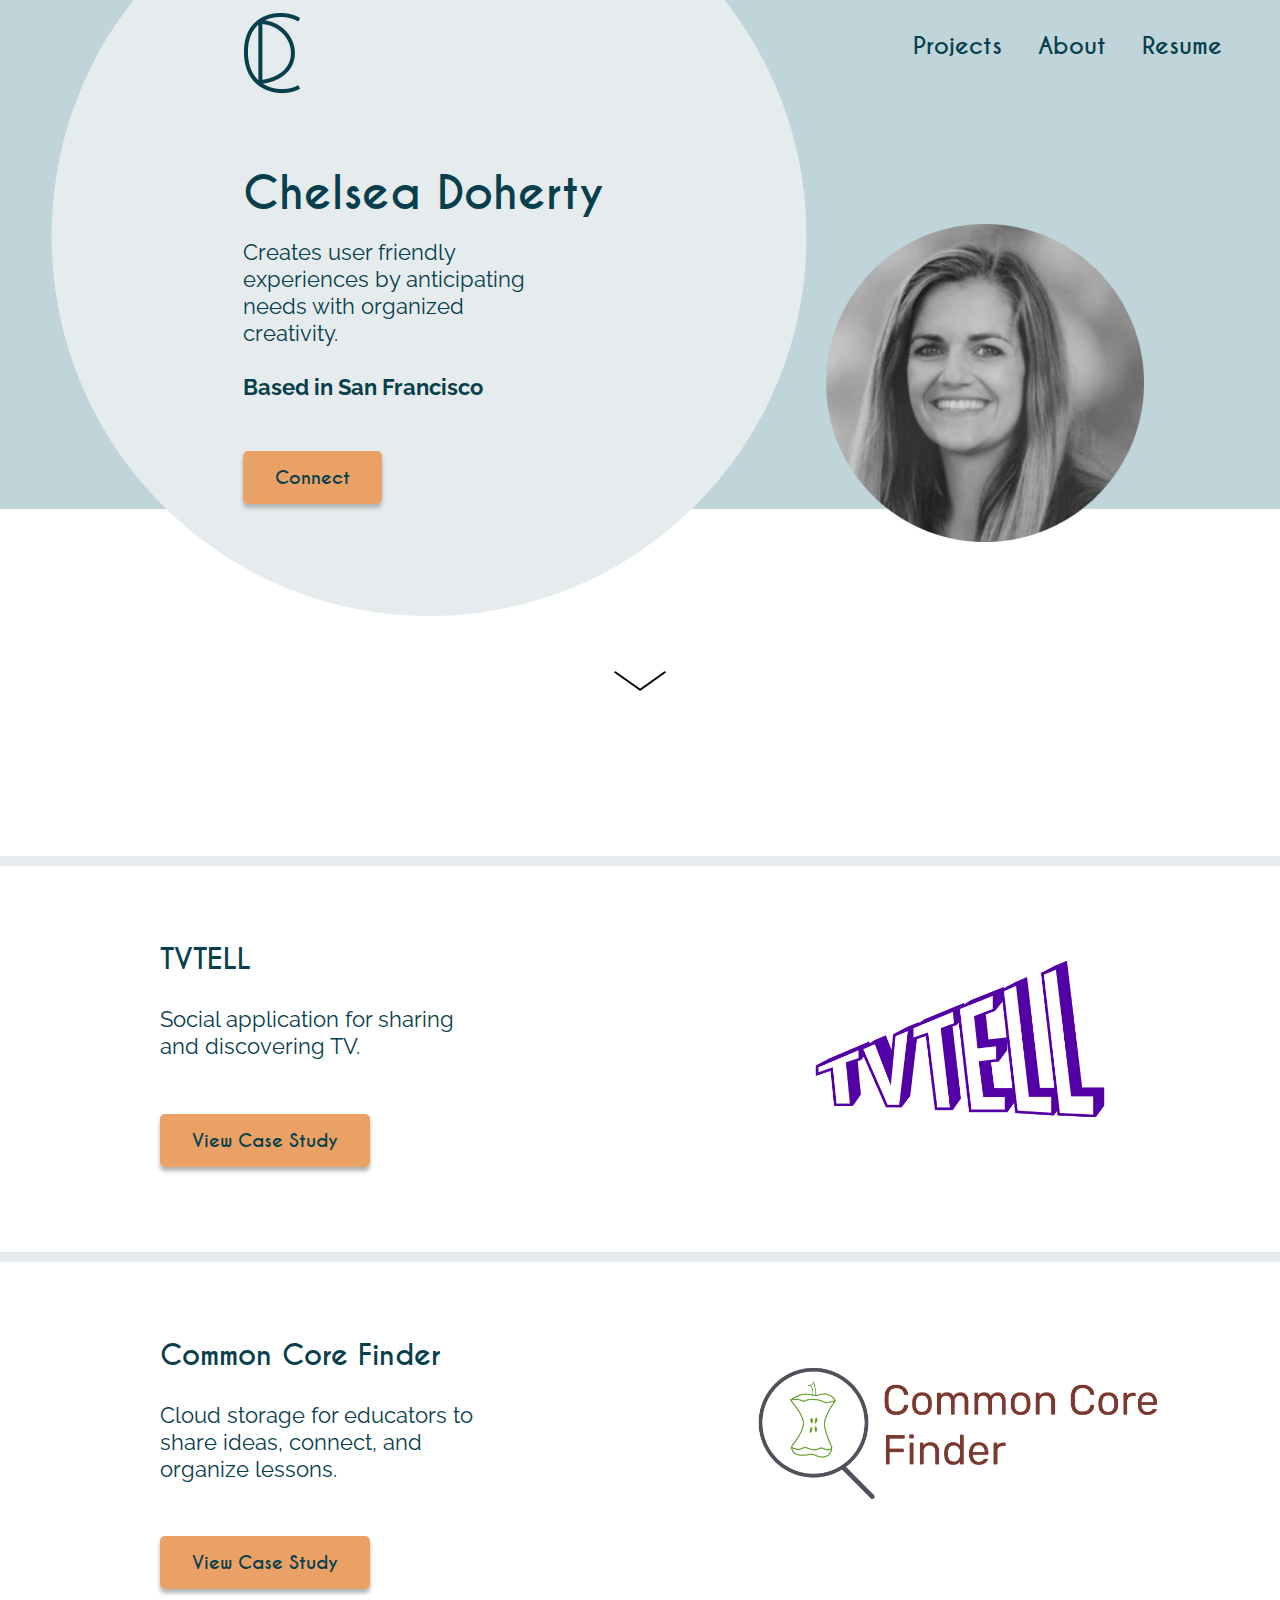
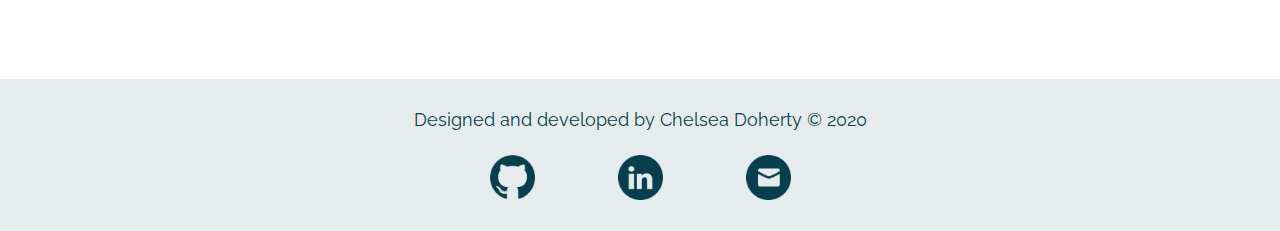
==== commit 7814d921: "ewart changes" ====
--- a/index.html
+++ b/index.html
@@ -43,7 +43,7 @@
 
           <header class="heroleft">
             <h1 class="hseven">Chelsea Doherty</h1>
-            <h3 class="h3home">Creates user friendly experiences by anticipating needs with organized creativity.<br><br>Based in San Francisco</h3>
+            <h3 class="h3home">Creates user friendly experiences by anticipating needs with organized creativity.<br><br><b>Based in San Francisco</b></h3>
             <a class="button-connect" href="mailto:dohertycarr@gmail.com" title="Contact Chelsea" target="_blank">Connect</a>
           </header>
 
@@ -73,7 +73,7 @@
           <h3 class= "homedescription">Social application for sharing and discovering TV.</h3>
           <div class="spacer2">
           </div>
-          <a class="button" href="tvtell.html" title="TVTELL Case Study">View Case Study</a>
+          <a class="buttoncasestudy" href="tvtell.html" title="TVTELL Case Study">View Case Study</a>
         </section>
         <figure class="capimage">
           <hr class="projectlineimg">
@@ -94,7 +94,7 @@
             <h3 class= "homedescription">Cloud storage for educators to share ideas, connect, and organize lessons.</h3>
             <div class="spacer2">
             </div>
-            <a class="button" href="project.html" title="CCF Case Study">View Case Study</a>
+            <a class="buttoncasestudy" href="project.html" title="CCF Case Study">View Case Study</a>
         </section>
 
           <figure class="ccfimage">
--- a/css/style.css
+++ b/css/style.css
@@ -279,6 +279,8 @@
   font-family: 'Raleway';
   font-size: 2rem;
   line-height: 4rem;
+  margin-left: 1%;
+  margin-right: 1%;
   margin-bottom: 5%;
   padding-top: 1%;
   padding-right: 3%;
@@ -297,6 +299,8 @@
   font-size: 2rem;
   line-height: 4rem;
   margin-bottom: 5%;
+  margin-left: 1%;
+  margin-right: 1%;
   padding-top: 1%;
   padding-right: 3%;
   padding-left: 5%;
@@ -438,26 +442,22 @@
 }
 
 .button:hover{
-  box-shadow: 0px 10px 10px #AFB4B4;
   color: #04262d;
   background: #EAC6A8;
 }
 
 .button-connect:hover{
-  box-shadow: 0px 10px 10px #AFB4B4;
   color: #04262d;
   background: #EAC6A8;
 }
 
 .casestudy-connect:hover{
-  box-shadow: 0px 10px 10px #AFB4B4;
   color: #04262d;
   background: #EAC6A8;
 }
 
 
 .buttoncasestudy:hover{
-  box-shadow: 0px 10px 10px #AFB4B4;
   color: #04262d;
   background: #EAC6A8;
 }
@@ -583,25 +583,31 @@
   display: flex;
   padding-bottom: 3%;
   padding-top: 3%;
+  margin-left: auto;
+  margin-right: auto;
+  width: 50%;
 }
 
 .role{
-  margin-left: 25%;
-  width: 30rem;
+  margin-left: auto;
+  margin-right: auto;
 }
 
 .tools{
-  width: 30rem;
+  margin-left: auto;
+  margin-right: auto;
 }
 
 .deliverables{
-  width: 30rem;
+  margin-left: auto;
+  margin-right: auto;
 }
 
 .deliv{
   font-size: 3.125rem;
   line-height: 4rem;
   margin-left: 0;
+  padding-top: 0;
 }
 
 .delivs{
@@ -782,7 +788,7 @@
   width: 30%;
 }
 
-.alana{
+.alanaccf{
 padding-left: 10%;
 }
 
@@ -1083,7 +1089,6 @@
 
 .totop:hover{
   color: #07404C;
-  font-size: 2.4rem;
 }
 
 /***************************  FOOTER ***************************************/
@@ -1307,7 +1312,6 @@
  padding-left: none;
  margin-bottom: 0;
  margin-bottom: 0;
-
 }
 
 .header-homepage{
@@ -1554,24 +1558,15 @@
 }
 
 
-.role{
-  padding: 1%;
-  margin-left:10%;
-}
-.deliverables{
-  padding: 0%;
-  margin-right: 10%;
-}
 
 .deliv-description{
   margin-left: auto;
   margin-right: auto;
-
-}
-
-.tools{
-  padding:0%;
-}
+  width: 80%;
+
+}
+
+
 
 .twolist{
   margin-bottom: 1%;
@@ -1669,6 +1664,12 @@
   padding-bottom: 10%;
 }
 
+.alanaccf{
+  padding-left: 20%;
+  padding-top: 0%;
+  padding-bottom: 10%;
+}
+
 
 
 h6{
@@ -1891,8 +1892,8 @@
 .down{
   padding-top: 0;
   padding-bottom: 0;
-  margin-bottom: 0;
-  margin-top: 0;
+  margin-bottom: 10%;
+  margin-top: 10%;
 }
 
 
@@ -2084,7 +2085,7 @@
 }
 
 .tvcenterimg3{
-  width: 80%;
+  width: 100%;
   padding-left: 10%;
   padding-right: 10%;
 }
@@ -2391,8 +2392,10 @@
 
 .tvcenterimg3{
   width: 100%;
-  padding-left: 5px;
-  padding-right: 5px;
+  padding-left: 10px;
+  padding-right: 10px;
+  margin-left: auto;
+  margin-right: auto;
 }
 
 
@@ -2404,9 +2407,10 @@
 
 .project-hero{
   background-color: #BFD5DA;
-  display: block;
-  width: 100%;
-  height: 120%;
+  display: inline-block;
+  width: 100%;
+  height: 140%;
+  text-align: center;
 }
 
 .project-heroccf{
@@ -2419,10 +2423,21 @@
 .tvtellhero2{
   margin-left: auto;
   margin-right: auto;
-  width:150%;
+  width:100%;
   padding-top: 15%;
   padding-bottom: 15%;
   padding-left: 0;
+  padding-right: 0;
+}
+
+
+.tv-text{
+  padding-left: 12%;
+  padding-right: 12%;
+}
+
+.button{
+  margin-left: auto;
 }
 
 .ccfdesktop{
@@ -2447,10 +2462,11 @@
 
 
 .project-right-mobile{
-  display: block;
-  width: 50%;
-  margin-left: 0;
-  margin-right: 0;
+  display: inline-block;
+  width: 80%;
+  margin-left: auto;
+  margin-right: auto;
+
 }
 
 .project-right{
@@ -2462,16 +2478,10 @@
 }
 
 
-.role{
-  margin-left: 5%;
-}
-.deliverables{
-  margin-right: 5%;
-}
-
-.tools{
-  margin-left: 5%;
-}
+.deliv-description{
+  width: 100%;
+}
+
 
 .casestudysection{
   margin-right: auto;
@@ -2552,7 +2562,7 @@
 }
 
 b.comps{
-  font-size: 2rem;
+  font-size: 2.4rem;
 }
 
 .pinterest{
@@ -2591,12 +2601,19 @@
   padding-top: 10%;
   padding-bottom: 10%;
 }
+
+.alanaccf{
+  padding-left: 0;
+  padding-top: 10%;
+  padding-bottom: 10%;
+}
+
 h6{
   line-height: 3rem;
   width: 80%;
 }
 .comps{
-  font-size: 2rem;
+  font-size: 2.4rem;
   line-height: 3rem;
 }
 .buttoncasestudy{
@@ -2700,8 +2717,12 @@
   padding-left: 10%;
 }
 
+
 .navbar{
-  margin-left: 2%;
+  margin-left: 8px;;
+  padding-left: 5px;
+  padding-right: 5px;
+  margin-right: 5px;
 }
 
 .project-hero{
@@ -2788,12 +2809,37 @@
 
 /**** caasestudy mobile 375****/
 
+.deliv-description{
+  display: inline-block;
+  padding-left: 10%;
+  padding-top: 7%;
+  padding-bottom: 7%;
+}
+.deliv{
+  padding-top: 3%;
+  padding-bottom: 3%;
+}
+.delivs{
+  padding-left: 0%;
+}
+
 .keyword{
   width: 100%;
   margin-left: 0;
   margin-right: 0;
   padding-right: 10%;
 }
+
+.role{
+  padding-bottom: 3%;
+}
+.tools{
+  padding-bottom: 3%;
+}
+.deliverables{
+  padding-bottom: 3%;
+}
+
 
 .names{
   width: 100%;
@@ -2835,7 +2881,11 @@
   padding-top: 20%;
   width: 110%;
 }
-
+.squaretext{
+  width: 100%;
+  padding-left: 10%;
+  padding-right: 12%;
+}
 .squaretextblue{
   width: 100%;
   padding-left: 10%;
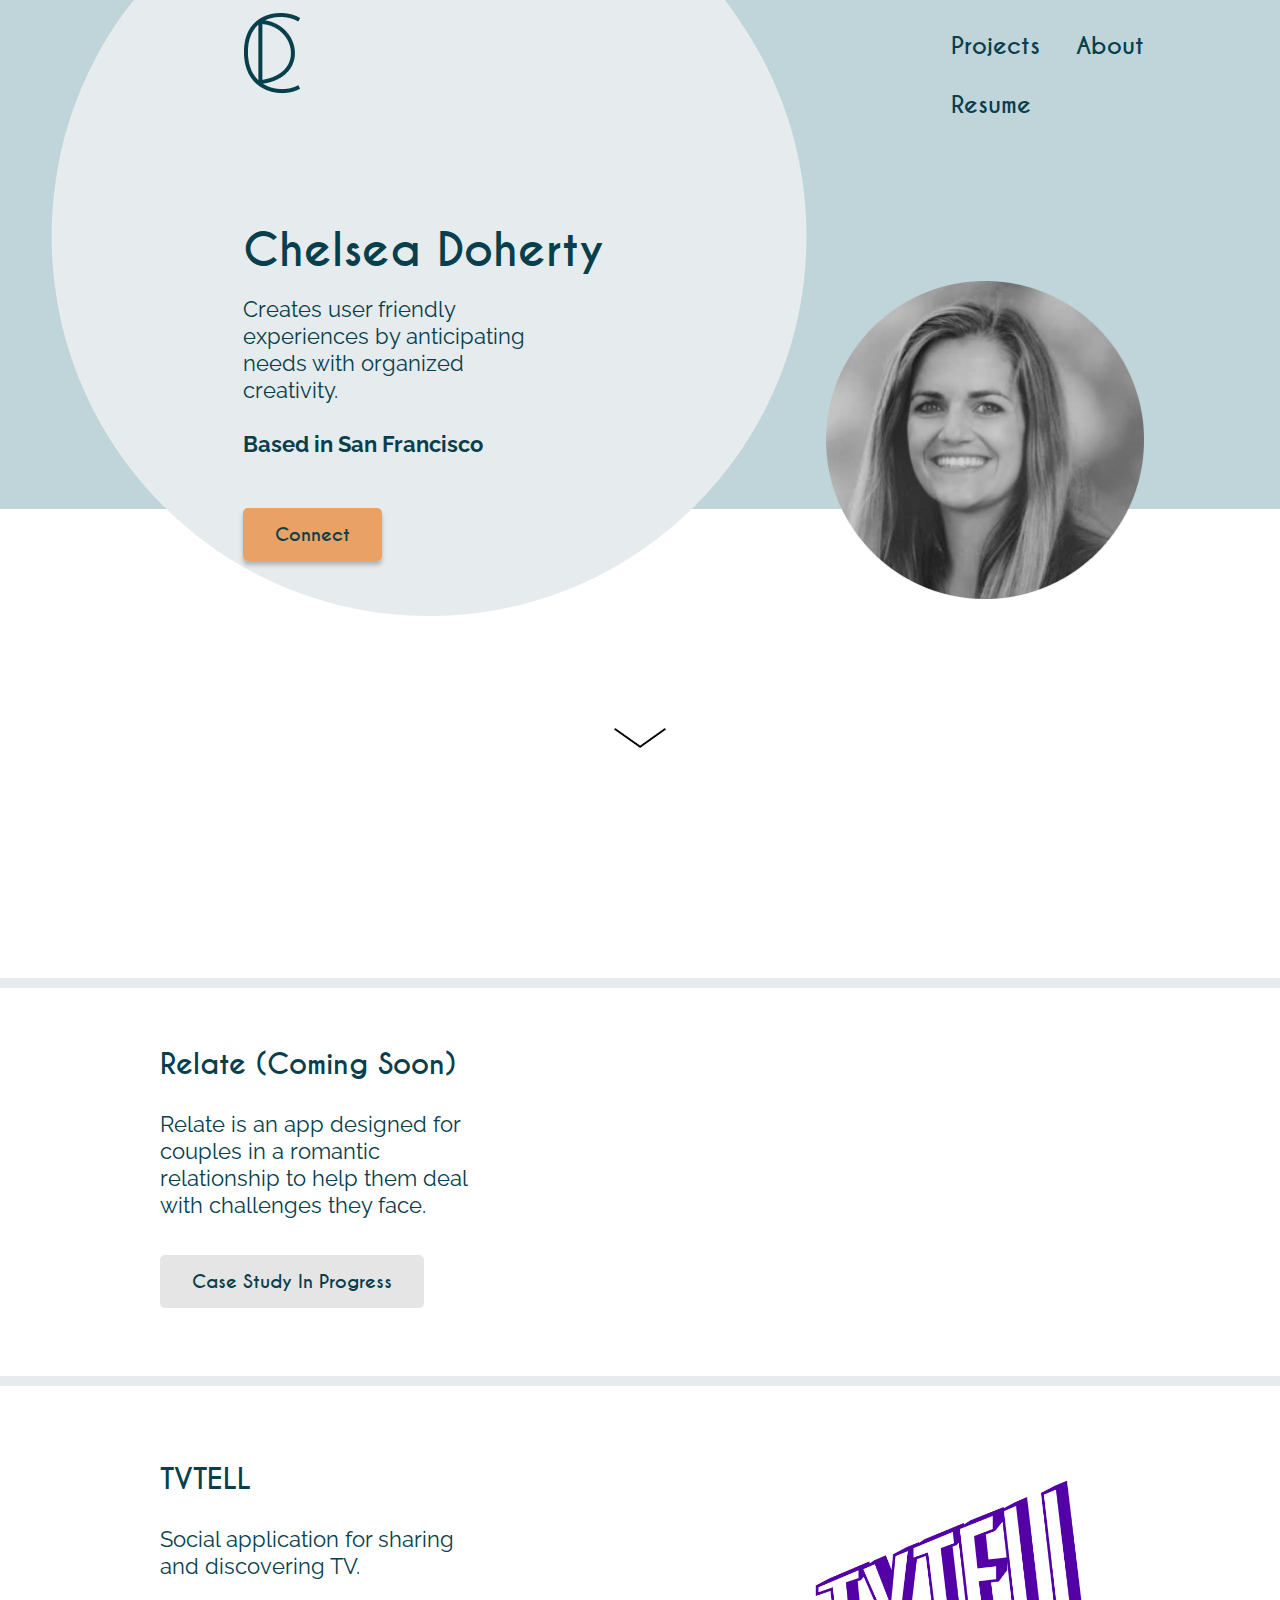
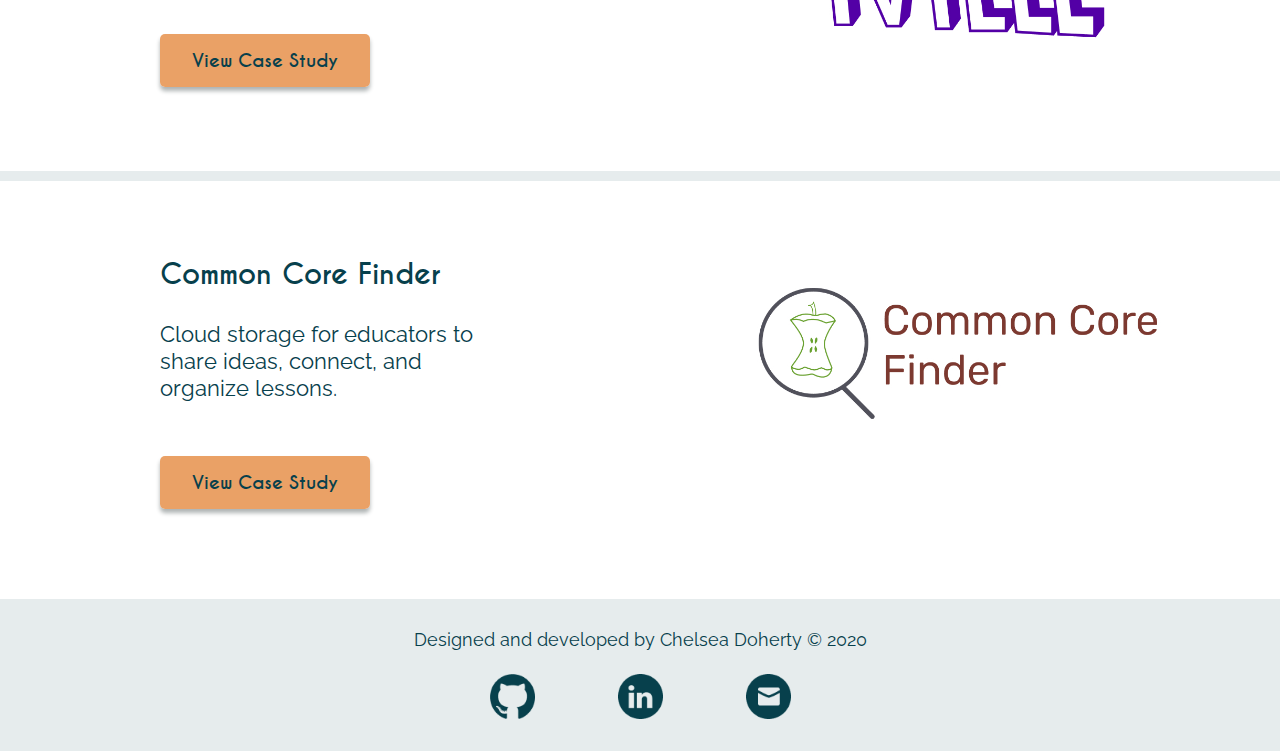
==== commit 7edb752b: "updates from rio and relyse" ====
--- a/index.html
+++ b/index.html
@@ -56,6 +56,31 @@
         <figure class="down" id="bounce-1"> <!--id="bounce-1"-->
           <a href="#projects"><img class="down" src="img/down.png" alt="arrow pointing down"></a>
         </figure>
+
+<!-- Relate Project -->
+
+<div class= "relateproject">
+  <section class="capstone">
+    <hr class="projectline">
+    <div class="spacer2">
+    </div>
+
+    <img class="logomobile" src="img/tvtelllogomobile.jpg" alt="TVTELL logo">
+
+      <a id="projects"></a>
+
+    <h2>Relate (Coming Soon)</h2>
+    <h3 class= "homedescription">Relate is an app designed for couples in a romantic relationship to help them deal with challenges they face.</h3>
+    <div class="spacer2">
+    </div>
+    <a class="buttoncasestudysoon" title="TVTELL Case Study">Case Study In Progress</a>
+  </section>
+  <figure class="capimage">
+    <hr class="projectlineimg">
+  </figure>
+
+</div>
+
 
         <!--- TVTELL project -->
 
--- a/css/style.css
+++ b/css/style.css
@@ -97,35 +97,36 @@
   padding-left: 19%;
   padding-right: 18%;
   padding-top: 1%;
-  text-decoration: none;
+  text-decoration: none
+  margin-top: auto;
+  margin-bottom: auto;
 }
 
 .navigationbar {
   flex: 1;
   margin-left: 0 auto;
   margin-right: 0 auto;
+  padding-left: 6%;
 }
 
 .navbar{
+  color: #07404C;
+  font-family: 'caviar_dreamsbold';
+  font-size: 2.5vh;
+  margin-top: auto;
+  margin-bottom: auto;
   float: left;
   top: 0;
   text-decoration: none;
-}
-
-.navbar {
-  color: #07404C;
-  font-family: 'caviar_dreamsbold';
-  font-size: 2.5vh;
-}
+  padding: 2rem;
+}
+
 
 .navbar:hover{
   color: #000000;
   text-decoration: underline;
 }
 
-.navbar {
-  padding: 2rem;
-}
 
 /**********************HERO************************/
 /* HERO HOMEPAGE*/
@@ -502,6 +503,14 @@
   width: 100%;
 }
 
+.relateproject {
+  color: #07404C;
+  display: flex;
+  margin-bottom: 12%;
+  margin-top: 10%;
+  width: 100%;
+}
+
 .capstone{
   /*background-color: #FDEACE;*/
   flex: 1;
@@ -611,8 +620,8 @@
 }
 
 .delivs{
-  font-size: 1.6rem;
-  line-height: 3rem;
+  font-size: 2.4rem;
+  line-height: 3.5rem;
   list-style-type: none;
 }
 
@@ -707,7 +716,7 @@
 .squaretextblue{
   background-color: #BFD5DA;
   font-family: 'Raleway';
-  font-size: 2rem;
+  font-size: 2.4rem;
   line-height: 4rem;
   margin-bottom: 5%;
   margin-left: 25%;
@@ -733,9 +742,9 @@
 
 
 .comps{
-  font-size: 2rem;
+  font-size: 2.4rem;
   font-family: 'Raleway';
-  line-height: 3rem;
+  line-height: 4rem;
   margin-top: 5%;
   margin-bottom: 5%;
 }
@@ -743,8 +752,8 @@
 
 b.comps{
   text-align: left;
-  font-size: 2rem;
-  line-height: 3rem;
+  font-size: 2.4rem;
+  line-height: 4rem;
   font-weight: bolder;
 }
 
@@ -794,7 +803,7 @@
 
 .personatxt{
   font-family: 'Raleway';
-  font-size: 2rem;
+  font-size: 2.4rem;
   line-height: 3rem;
 }
 
@@ -812,6 +821,20 @@
   text-decoration: none;
 }
 
+.buttoncasestudysoon{
+  background-color: #E5E5E5;
+  border: none;
+  border-radius: 5px;
+  color: #07404C;
+  font-family: 'caviar_dreamsbold';
+  font-size: 2rem;
+  margin: 25% 0% 25% 25%;
+  padding: 15px 32px;
+  text-align: center;
+  text-decoration: none;
+
+}
+
 
 .audience{
   width: 30rem;
@@ -1327,7 +1350,6 @@
 
 .navbar {
   display: flex;
-  margin-top: 2%;
   margin-bottom: 0;
   padding-right: 0;
   margin-left: 10%;
@@ -1684,8 +1706,8 @@
 }
 
 .comps{
-  font-size: 2rem;
-  line-height: 3rem;
+  font-size: 2.4rem;
+  line-height: 4rem;
 }
 .buttoncasestudy{
   margin-left: 20%;
@@ -1831,6 +1853,7 @@
 
   .navigationbar{
     width: 100%;
+    padding-left: 0%;
   }
 
   .landinglogo {
@@ -2206,11 +2229,15 @@
   flex:.3;
   padding-left: 10%;
   padding-right: 5%;
+  margin-top: auto;
+  margin-bottom: auto;
 }
 
 .cdlogo {
  margin-left: none;
  padding-left: none;
+ width: 75%;
+
 
 }
 
@@ -2588,7 +2615,7 @@
 }
 
 .personatxt{
-  font-size: 2rem;
+  font-size: 2.4rem;
 }
 
 .courtney{
@@ -2614,7 +2641,7 @@
 }
 .comps{
   font-size: 2.4rem;
-  line-height: 3rem;
+  line-height: 4rem;
 }
 .buttoncasestudy{
   margin-left: 10%;
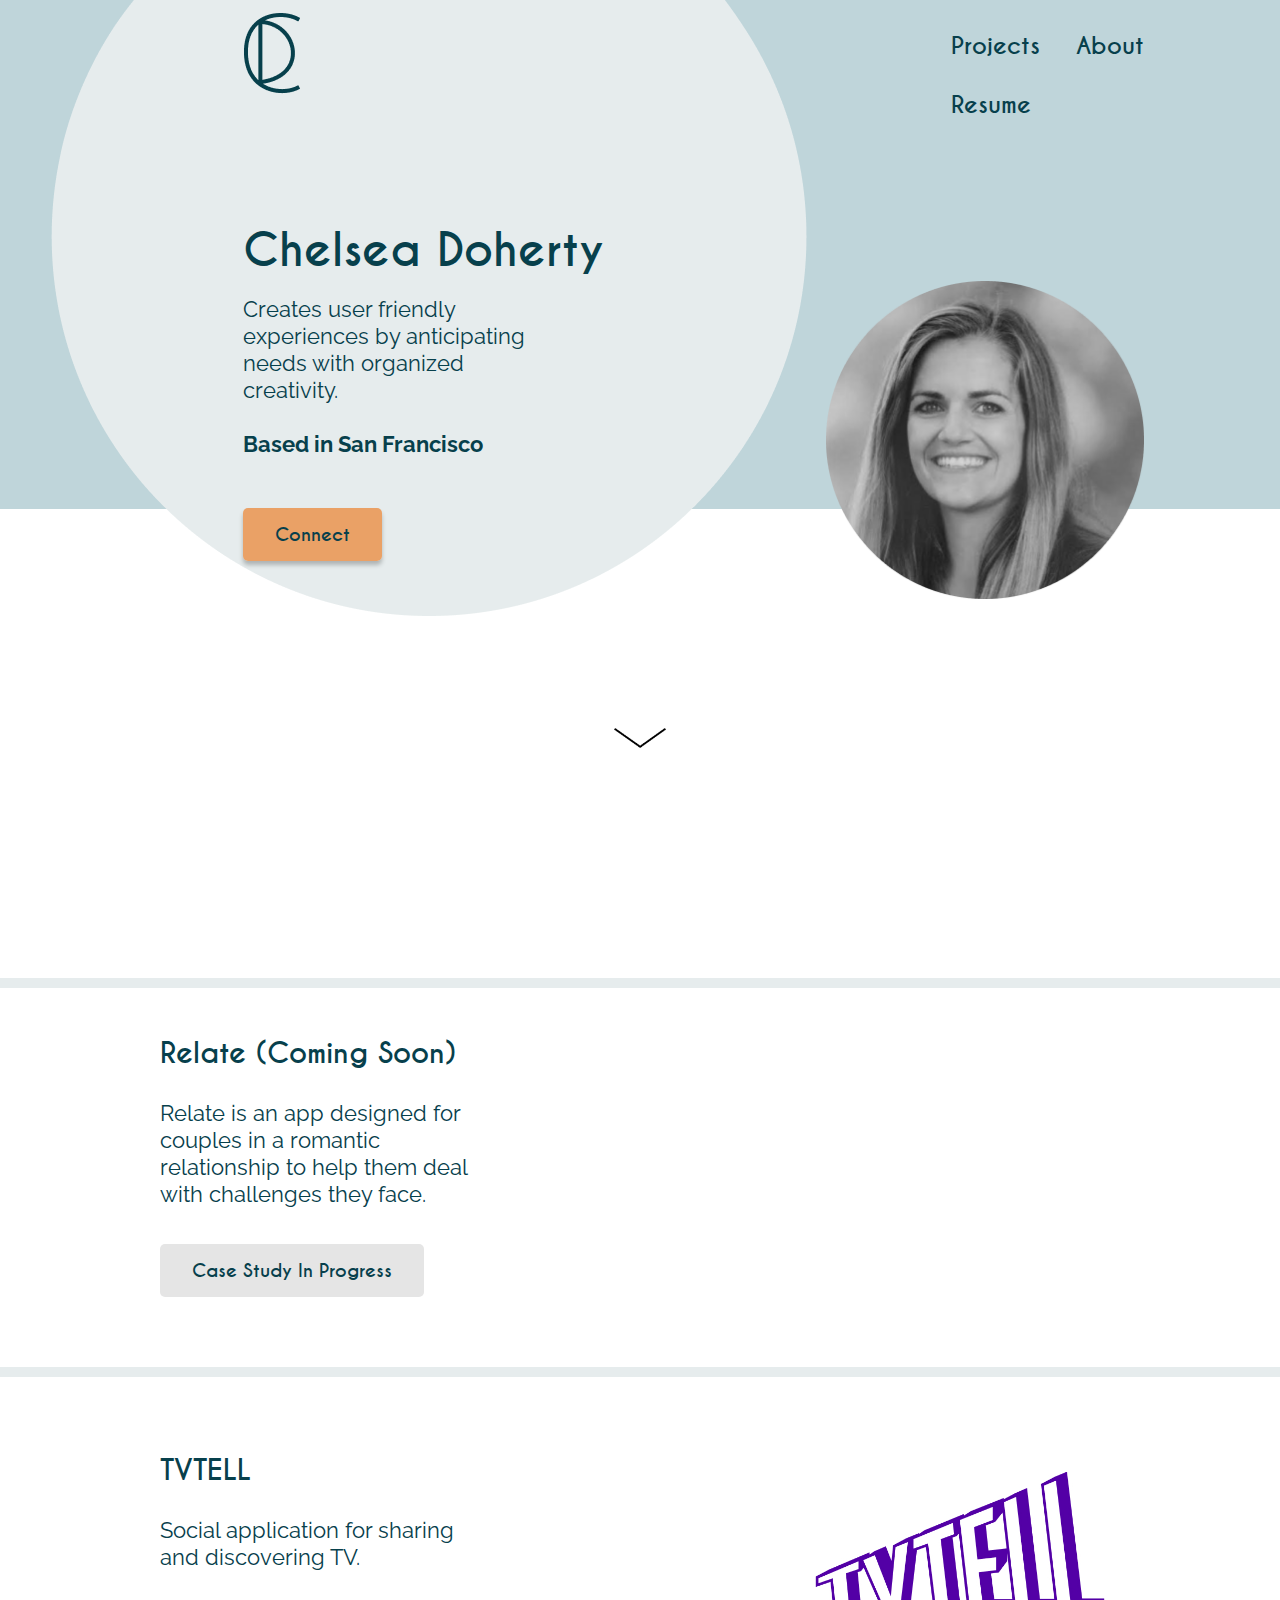
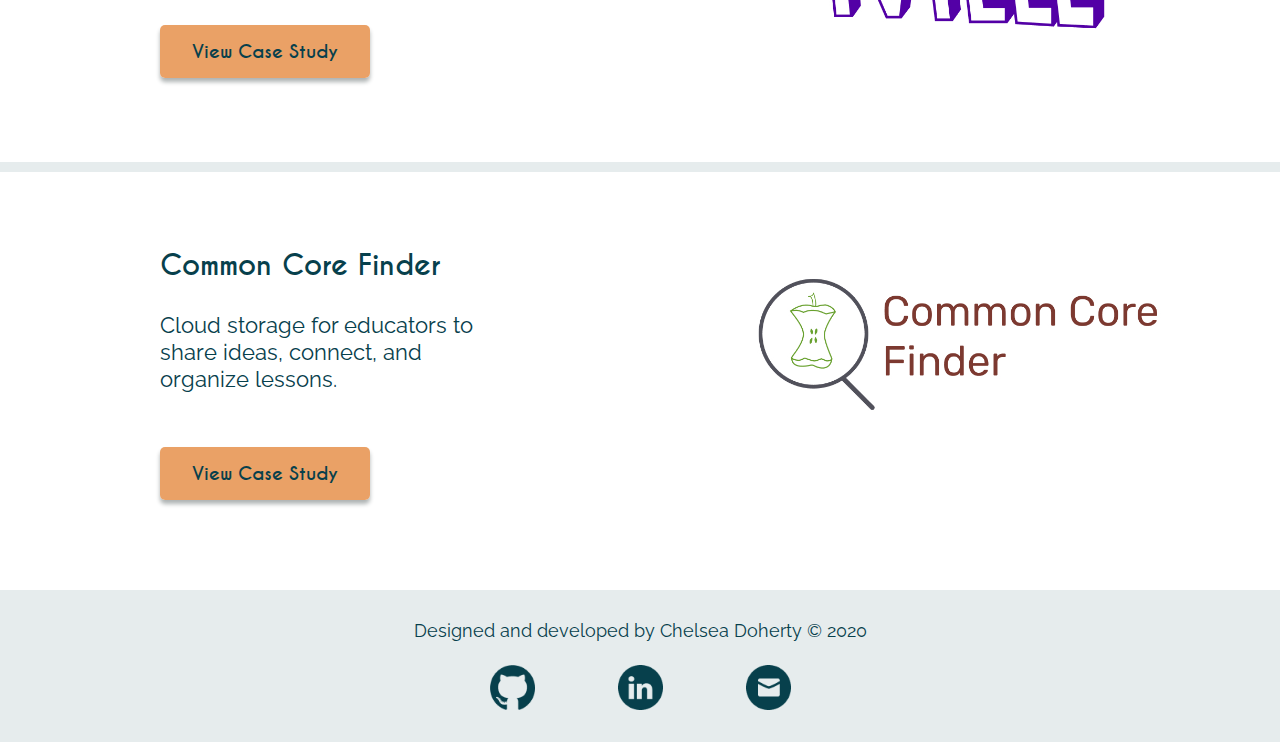
==== commit dbbb141e: "fix mobile home" ====
--- a/index.html
+++ b/index.html
@@ -64,8 +64,6 @@
     <hr class="projectline">
     <div class="spacer2">
     </div>
-
-    <img class="logomobile" src="img/tvtelllogomobile.jpg" alt="TVTELL logo">
 
       <a id="projects"></a>
 
--- a/css/style.css
+++ b/css/style.css
@@ -2338,6 +2338,12 @@
   padding-bottom: 0;
 }
 
+.relateproject{
+  display:block;
+  margin-left: 0;
+  padding-bottom: 0;
+}
+
 .homedescription{
   padding-left: 10%;
   padding-right: 10%;
@@ -2647,6 +2653,10 @@
   margin-left: 10%;
 }
 
+.buttoncasestudysoon{
+  margin-left: 10%;
+}
+
 .audience{
   margin-left: auto;
   margin-right: auto;
@@ -2774,7 +2784,7 @@
 }
 
 .heroleft{
-  height: 305px;
+  height: 350px;
 }
 
 .heroright{
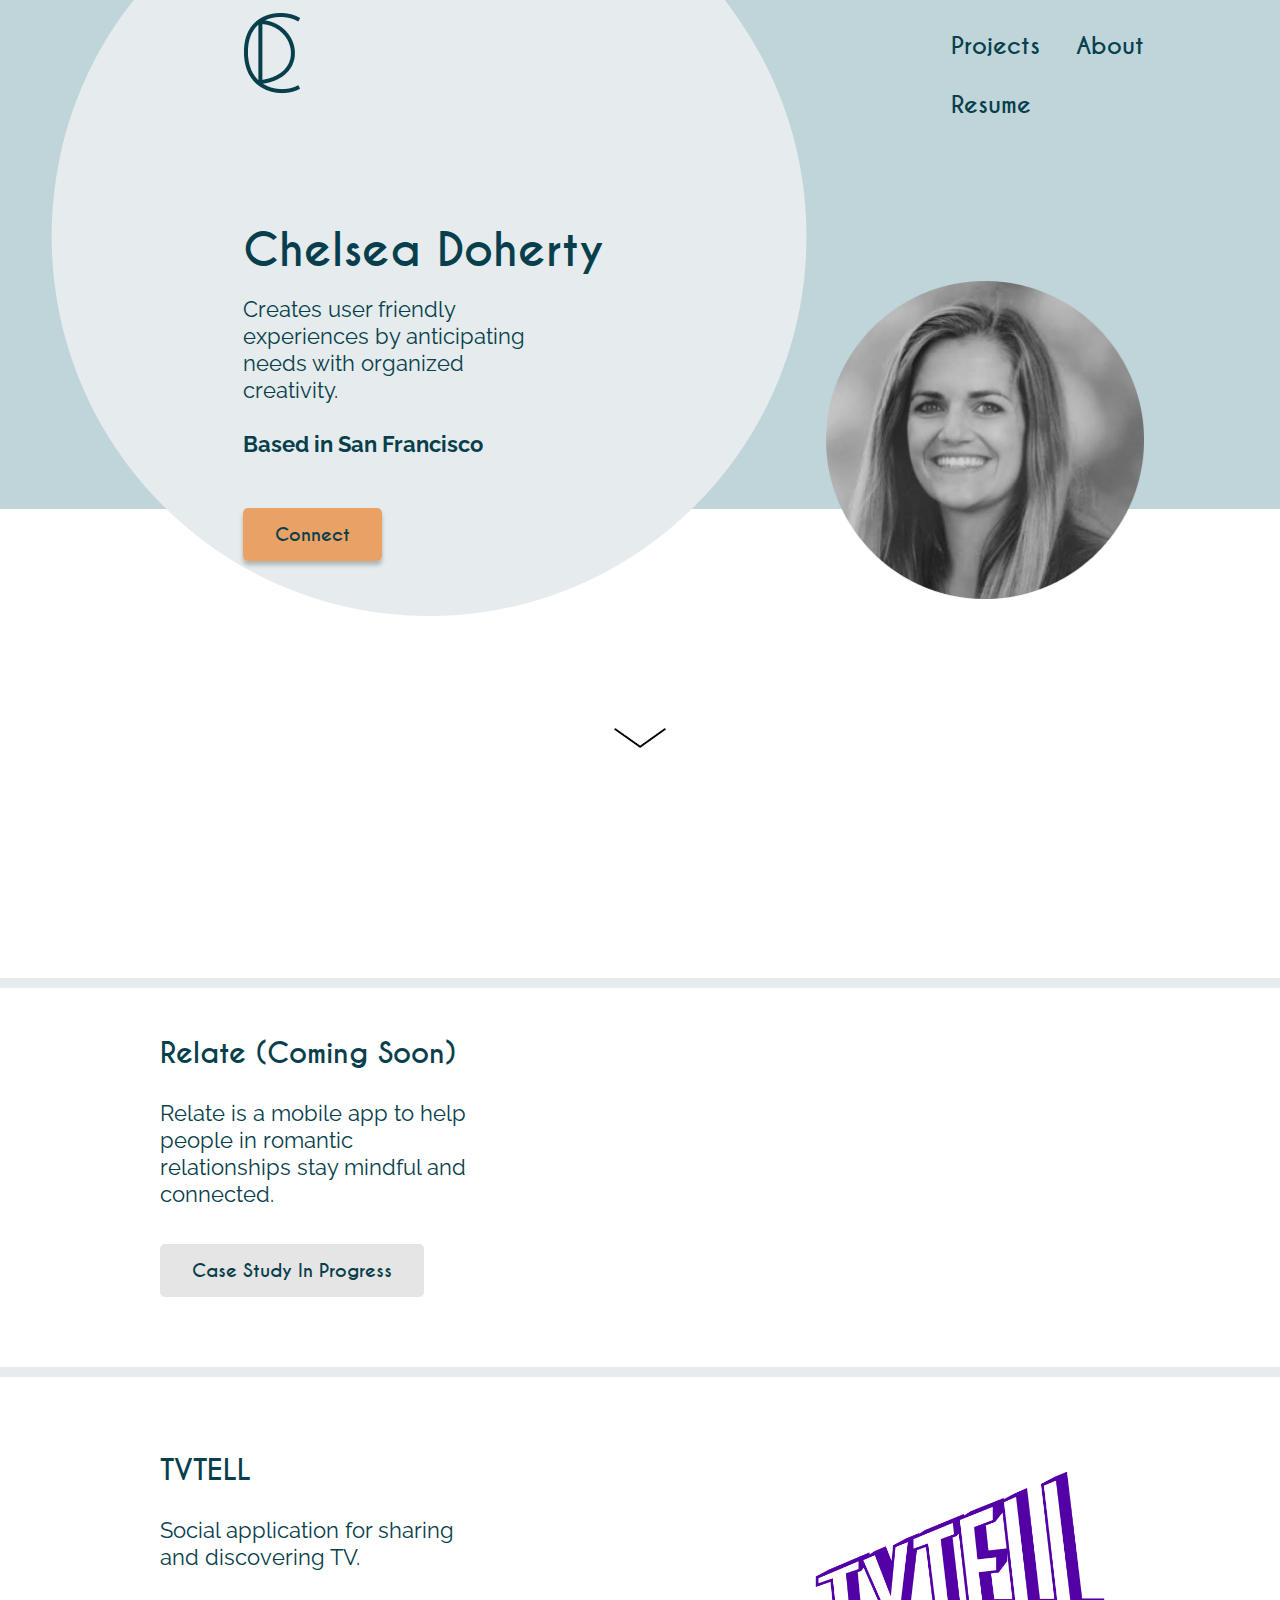
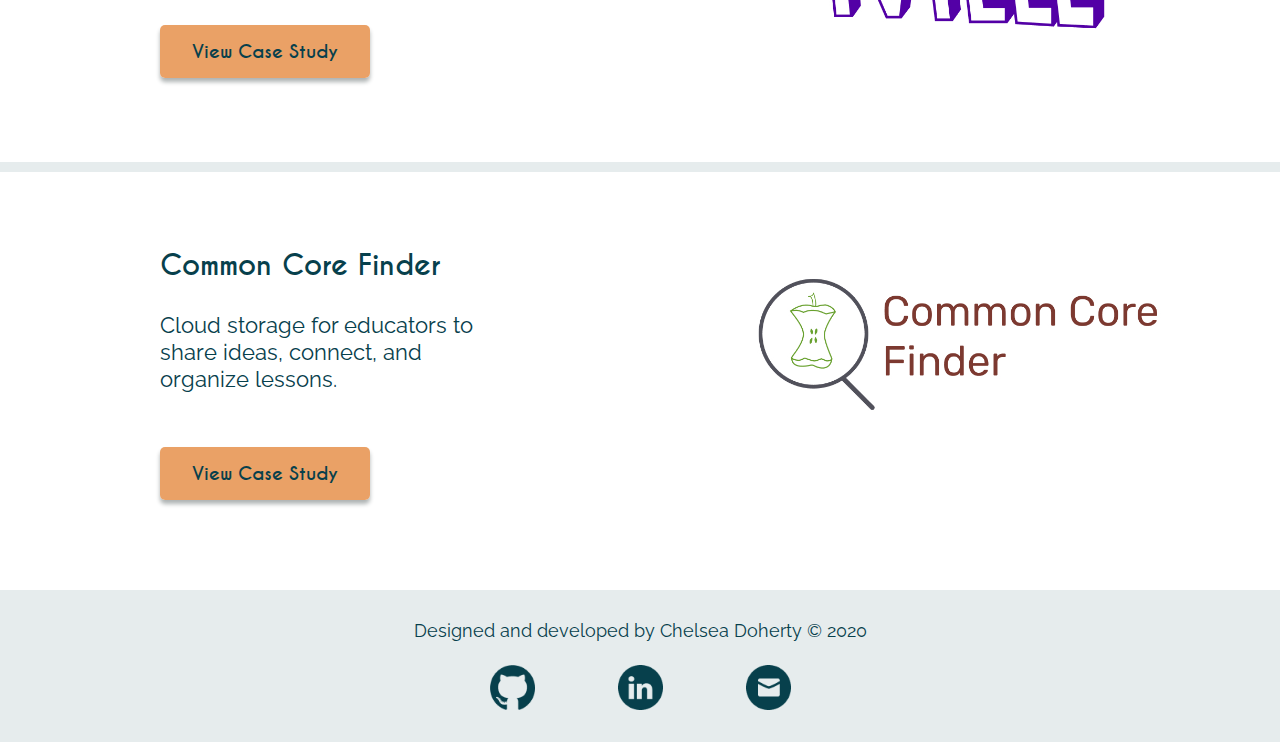
==== commit 530630f1: "relate tag change" ====
--- a/index.html
+++ b/index.html
@@ -68,7 +68,7 @@
       <a id="projects"></a>
 
     <h2>Relate (Coming Soon)</h2>
-    <h3 class= "homedescription">Relate is an app designed for couples in a romantic relationship to help them deal with challenges they face.</h3>
+    <h3 class= "homedescription">Relate is a mobile app to help people in romantic relationships stay mindful and connected.</h3>
     <div class="spacer2">
     </div>
     <a class="buttoncasestudysoon" title="TVTELL Case Study">Case Study In Progress</a>
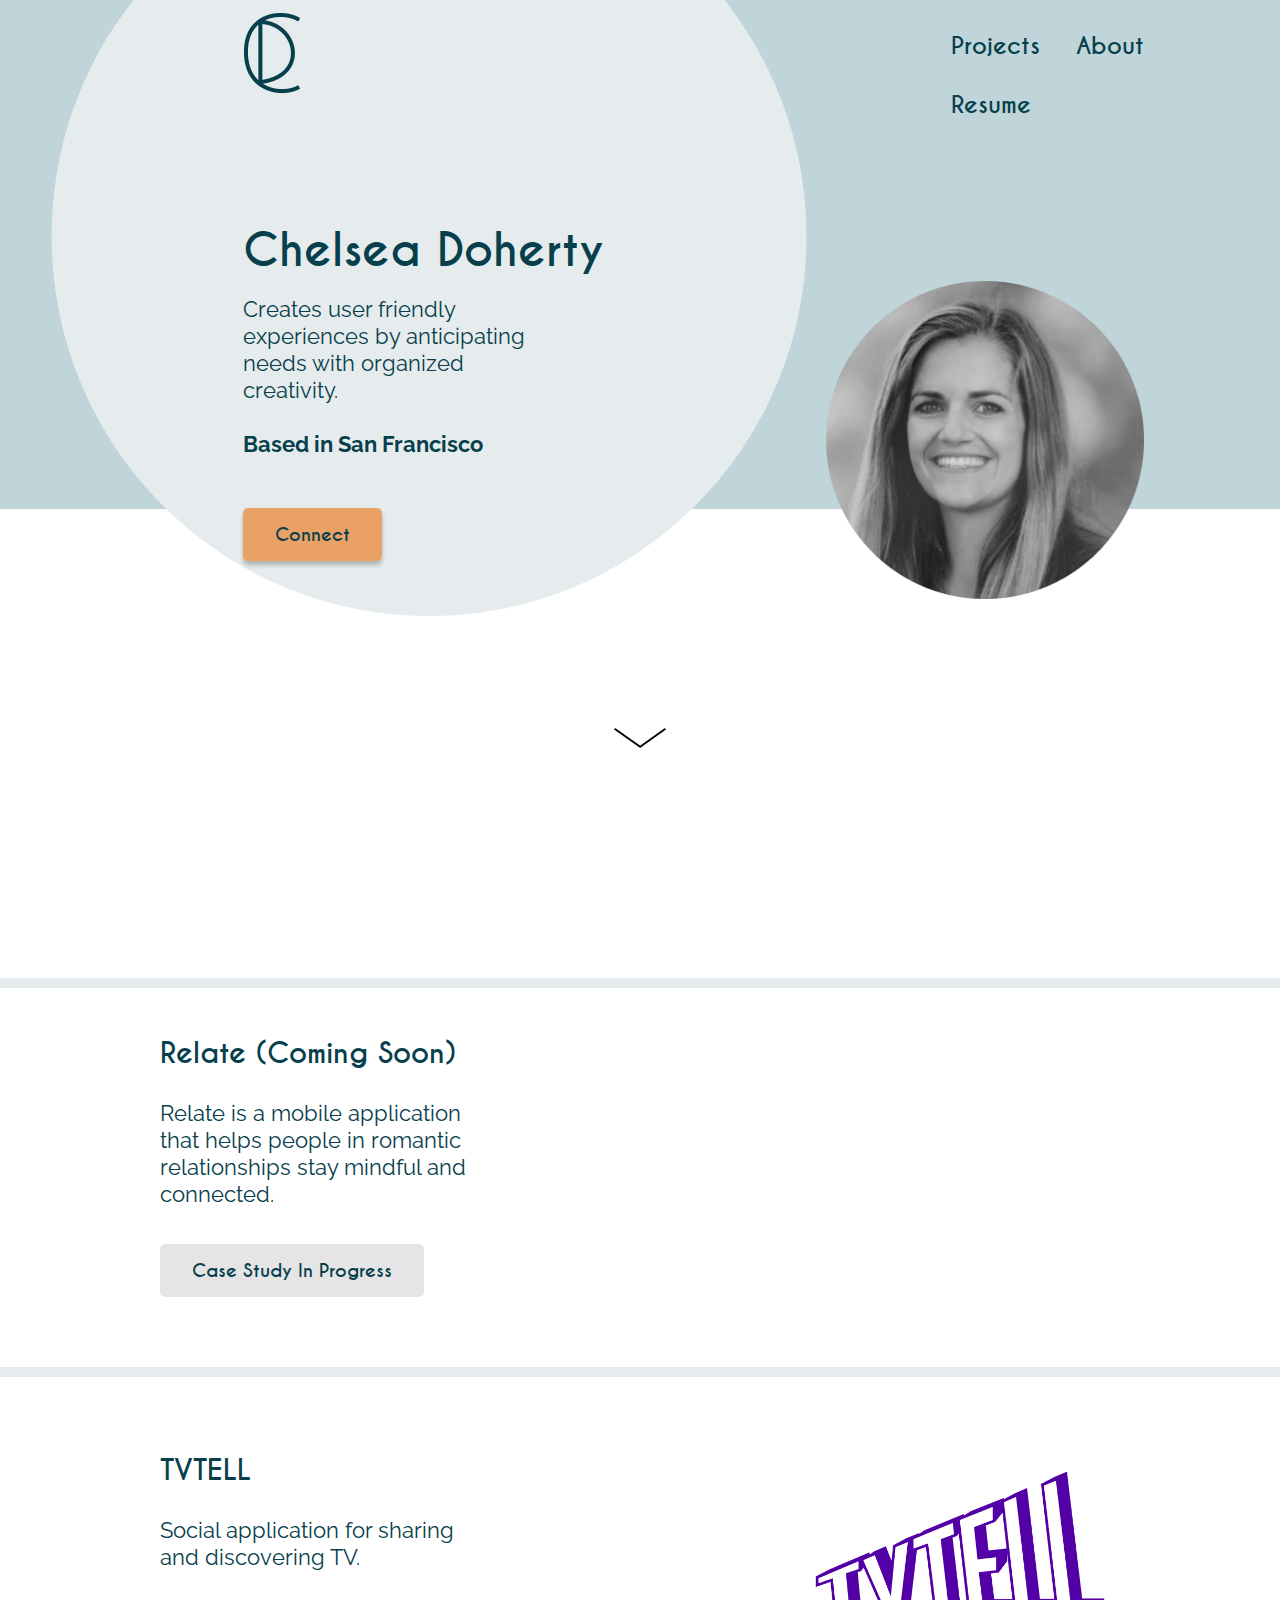
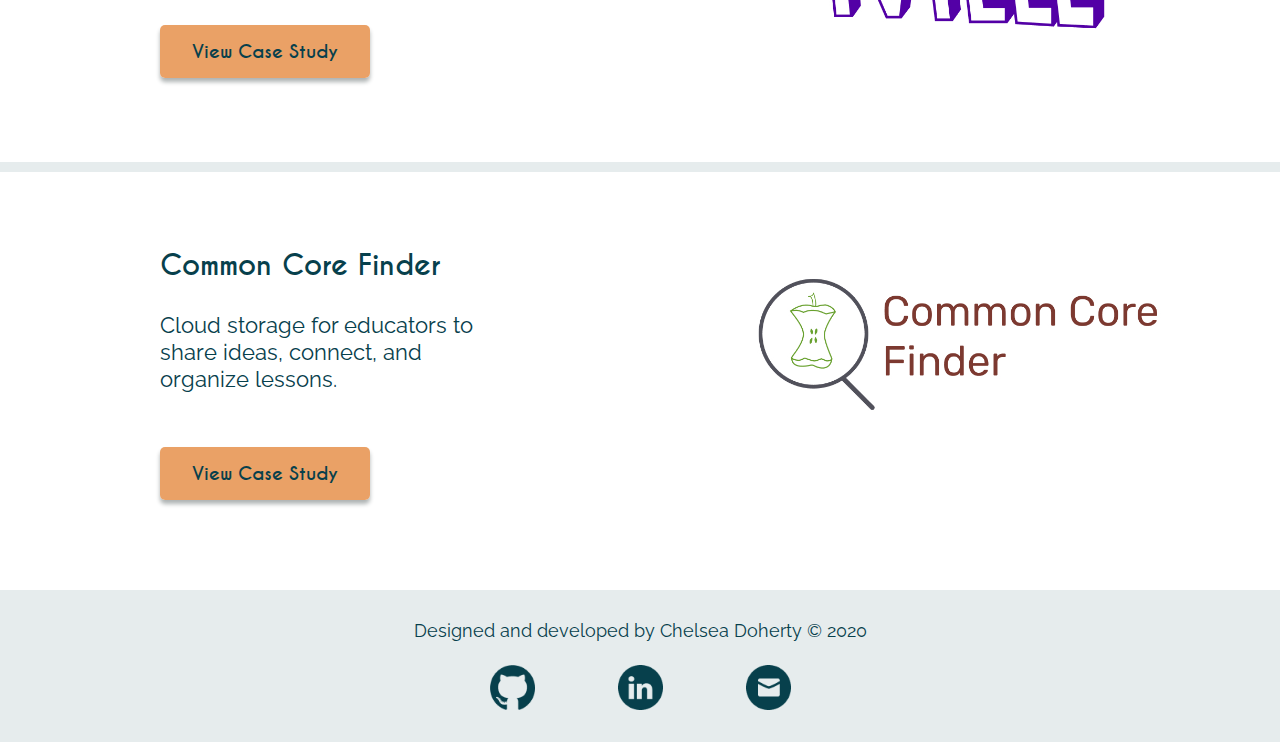
==== commit b3ef4f74: "relate" ====
--- a/index.html
+++ b/index.html
@@ -68,7 +68,7 @@
       <a id="projects"></a>
 
     <h2>Relate (Coming Soon)</h2>
-    <h3 class= "homedescription">Relate is a mobile app to help people in romantic relationships stay mindful and connected.</h3>
+    <h3 class= "homedescription">Relate is a mobile application that helps people in romantic relationships stay mindful and connected.</h3>
     <div class="spacer2">
     </div>
     <a class="buttoncasestudysoon" title="TVTELL Case Study">Case Study In Progress</a>
